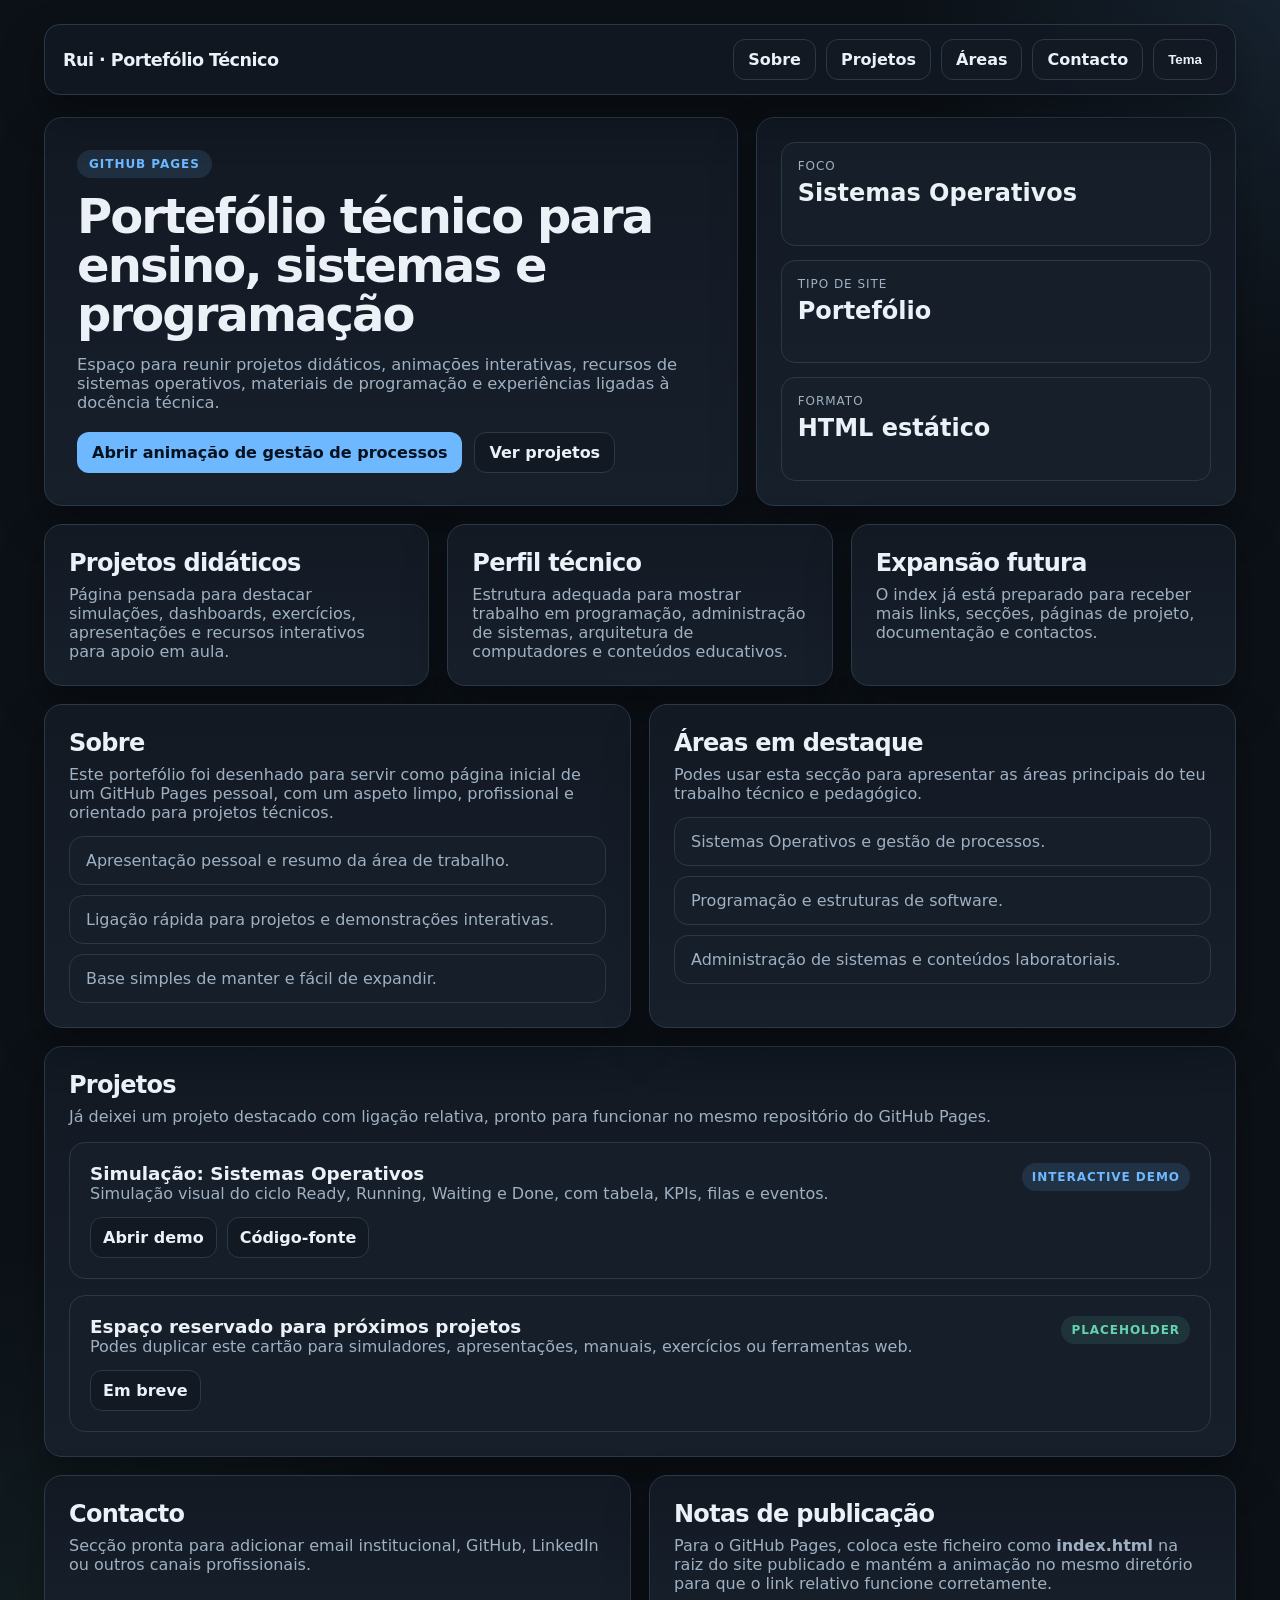
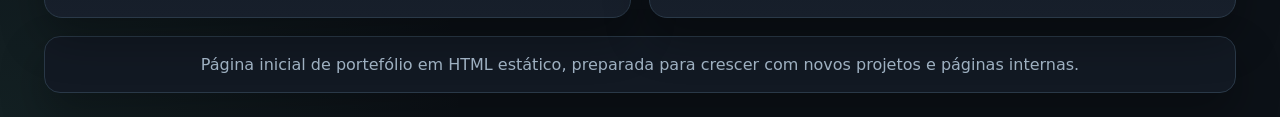
==== index.html @ 048d67e8 "Create index.html for technical portfolio Initial creation of a technical portfolio webpage with sec" ====
<!DOCTYPE html>
<html lang="pt-PT" data-theme="dark">
<head>
  <meta charset="UTF-8" />
  <meta name="viewport" content="width=device-width, initial-scale=1.0" />
  <title>Rui | Portefólio Técnico</title>
  <meta name="description" content="Portefólio técnico com projetos, animações didáticas e recursos de sistemas operativos, programação e ensino." />
  <style>
    :root, [data-theme="light"] {
      --bg: #f4f7fb;
      --surface: #ffffff;
      --surface-2: #f7f9fc;
      --border: #dbe4ee;
      --text: #16202a;
      --muted: #5f7182;
      --primary: #0b6ec5;
      --primary-soft: #d9ebff;
      --accent: #12836a;
      --accent-soft: #d9f5ee;
      --shadow: 0 16px 40px rgba(18, 35, 52, 0.08);
      --radius: 18px;
    }
    [data-theme="dark"] {
      --bg: #0c1117;
      --surface: #121923;
      --surface-2: #171f2b;
      --border: #2a3948;
      --text: #ebf1f7;
      --muted: #9eb0c1;
      --primary: #6db8ff;
      --primary-soft: rgba(109,184,255,.13);
      --accent: #66d2ae;
      --accent-soft: rgba(102,210,174,.12);
      --shadow: 0 20px 45px rgba(0, 0, 0, 0.3);
    }
    * { box-sizing: border-box; }
    html { scroll-behavior: smooth; }
    body {
      margin: 0;
      font-family: Inter, system-ui, -apple-system, Segoe UI, Roboto, sans-serif;
      background:
        radial-gradient(circle at top right, rgba(109,184,255,.10), transparent 18%),
        radial-gradient(circle at bottom left, rgba(102,210,174,.08), transparent 22%),
        var(--bg);
      color: var(--text);
    }
    a { color: inherit; text-decoration: none; }
    .wrap { max-width: 1240px; margin: 0 auto; padding: 24px; }
    .nav {
      position: sticky; top: 0; z-index: 50;
      display: flex; justify-content: space-between; align-items: center; gap: 16px;
      padding: 14px 18px; margin-bottom: 22px;
      background: color-mix(in oklab, var(--surface) 88%, transparent);
      border: 1px solid var(--border);
      border-radius: 16px; box-shadow: var(--shadow); backdrop-filter: blur(12px);
    }
    .brand { font-weight: 800; letter-spacing: -.03em; font-size: 1.1rem; }
    .nav-links { display: flex; gap: 10px; flex-wrap: wrap; }
    .nav-links a, .btn {
      padding: 10px 14px; border-radius: 12px; border: 1px solid var(--border);
      background: var(--surface); color: var(--text); font-weight: 600;
    }
    .btn.primary { background: var(--primary); color: #06111e; border-color: transparent; }
    .hero {
      display: grid; grid-template-columns: 1.3fr .9fr; gap: 18px; margin-bottom: 18px;
    }
    .card {
      background: linear-gradient(180deg, var(--surface), var(--surface-2));
      border: 1px solid var(--border); border-radius: var(--radius); box-shadow: var(--shadow);
    }
    .hero-main { padding: 32px; }
    .eyebrow {
      display: inline-flex; padding: 7px 12px; border-radius: 999px; font-size: 12px; font-weight: 800;
      text-transform: uppercase; letter-spacing: .08em; background: var(--primary-soft); color: var(--primary);
      margin-bottom: 14px;
    }
    h1 { margin: 0 0 12px; font-size: clamp(2rem, 1.4rem + 2vw, 3.5rem); letter-spacing: -.04em; line-height: 1.02; }
    .hero-main p { color: var(--muted); font-size: 1.02rem; max-width: 62ch; }
    .hero-actions { display: flex; gap: 12px; flex-wrap: wrap; margin-top: 20px; }
    .hero-side { padding: 24px; display: grid; gap: 14px; }
    .stat { padding: 16px; border-radius: 14px; border: 1px solid var(--border); background: color-mix(in oklab, var(--surface-2) 88%, transparent); }
    .stat .k { color: var(--muted); font-size: 12px; text-transform: uppercase; letter-spacing: .08em; }
    .stat .v { margin-top: 6px; font-size: 1.5rem; font-weight: 800; }
    .grid-3 { display: grid; grid-template-columns: repeat(3, minmax(0,1fr)); gap: 18px; margin: 18px 0; }
    .section { padding: 24px; }
    .section h2 { margin: 0 0 8px; font-size: 1.5rem; letter-spacing: -.03em; }
    .section p { margin: 0; color: var(--muted); }
    .project-list { display: grid; gap: 16px; }
    .project {
      padding: 20px; border: 1px solid var(--border); border-radius: 16px;
      background: color-mix(in oklab, var(--surface-2) 86%, transparent);
      display: grid; gap: 10px;
    }
    .project-top { display: flex; justify-content: space-between; align-items: start; gap: 12px; flex-wrap: wrap; }
    .badge { padding: 7px 10px; border-radius: 999px; font-size: 12px; font-weight: 800; text-transform: uppercase; letter-spacing: .08em; }
    .badge.blue { background: var(--primary-soft); color: var(--primary); }
    .badge.green { background: var(--accent-soft); color: var(--accent); }
    .project h3 { margin: 0; font-size: 1.15rem; }
    .project p { margin: 0; color: var(--muted); }
    .project-links { display: flex; gap: 10px; flex-wrap: wrap; margin-top: 4px; }
    .project-links a {
      padding: 10px 12px; border-radius: 12px; border: 1px solid var(--border);
      background: var(--surface);
      font-weight: 700;
    }
    .two-col { display: grid; grid-template-columns: 1fr 1fr; gap: 18px; margin-bottom: 18px; }
    ul.clean { list-style: none; margin: 14px 0 0; padding: 0; display: grid; gap: 10px; }
    ul.clean li {
      padding: 14px 16px; border: 1px solid var(--border); border-radius: 14px;
      background: color-mix(in oklab, var(--surface-2) 85%, transparent);
      color: var(--muted);
    }
    footer {
      padding: 18px 24px; color: var(--muted); text-align: center;
      border: 1px solid var(--border); border-radius: 16px; background: var(--surface);
      box-shadow: var(--shadow);
    }
    @media (max-width: 980px) {
      .hero, .two-col, .grid-3 { grid-template-columns: 1fr; }
      .nav { position: static; }
    }
    @media (max-width: 640px) {
      .wrap { padding: 14px; }
      .hero-main, .hero-side, .section { padding: 20px; }
    }
  </style>
</head>
<body>
  <div class="wrap">
    <nav class="nav">
      <div class="brand">Rui · Portefólio Técnico</div>
      <div class="nav-links">
        <a href="#sobre">Sobre</a>
        <a href="#projetos">Projetos</a>
        <a href="#areas">Áreas</a>
        <a href="#contacto">Contacto</a>
        <button class="btn" id="themeToggle" type="button">Tema</button>
      </div>
    </nav>

    <section class="hero">
      <article class="card hero-main">
        <div class="eyebrow">GitHub Pages</div>
        <h1>Portefólio técnico para ensino, sistemas e programação</h1>
        <p>Espaço para reunir projetos didáticos, animações interativas, recursos de sistemas operativos, materiais de programação e experiências ligadas à docência técnica.</p>
        <div class="hero-actions">
          <a class="btn primary" href="./animacao-gestao-processos.html">Abrir animação de gestão de processos</a>
          <a class="btn" href="#projetos">Ver projetos</a>
        </div>
      </article>
      <aside class="card hero-side">
        <div class="stat"><div class="k">Foco</div><div class="v">Sistemas Operativos</div></div>
        <div class="stat"><div class="k">Tipo de site</div><div class="v">Portefólio</div></div>
        <div class="stat"><div class="k">Formato</div><div class="v">HTML estático</div></div>
      </aside>
    </section>

    <section class="grid-3">
      <article class="card section">
        <h2>Projetos didáticos</h2>
        <p>Página pensada para destacar simulações, dashboards, exercícios, apresentações e recursos interativos para apoio em aula.</p>
      </article>
      <article class="card section">
        <h2>Perfil técnico</h2>
        <p>Estrutura adequada para mostrar trabalho em programação, administração de sistemas, arquitetura de computadores e conteúdos educativos.</p>
      </article>
      <article class="card section">
        <h2>Expansão futura</h2>
        <p>O index já está preparado para receber mais links, secções, páginas de projeto, documentação e contactos.</p>
      </article>
    </section>

    <section id="sobre" class="two-col">
      <article class="card section">
        <h2>Sobre</h2>
        <p>Este portefólio foi desenhado para servir como página inicial de um GitHub Pages pessoal, com um aspeto limpo, profissional e orientado para projetos técnicos.</p>
        <ul class="clean">
          <li>Apresentação pessoal e resumo da área de trabalho.</li>
          <li>Ligação rápida para projetos e demonstrações interativas.</li>
          <li>Base simples de manter e fácil de expandir.</li>
        </ul>
      </article>
      <article class="card section" id="areas">
        <h2>Áreas em destaque</h2>
        <p>Podes usar esta secção para apresentar as áreas principais do teu trabalho técnico e pedagógico.</p>
        <ul class="clean">
          <li>Sistemas Operativos e gestão de processos.</li>
          <li>Programação e estruturas de software.</li>
          <li>Administração de sistemas e conteúdos laboratoriais.</li>
        </ul>
      </article>
    </section>

    <section id="projetos" class="card section">
      <h2>Projetos</h2>
      <p>Já deixei um projeto destacado com ligação relativa, pronto para funcionar no mesmo repositório do GitHub Pages.</p>
      <div class="project-list" style="margin-top:16px;">
        <article class="project">
          <div class="project-top">
            <div>
              <h3>Simulação: Sistemas Operativos</h3>
              <p>Simulação visual do ciclo Ready, Running, Waiting e Done, com tabela, KPIs, filas e eventos.</p>
            </div>
            <span class="badge blue">Interactive demo</span>
          </div>
          <div class="project-links">
            <a href="./animacao-gestao-processos.html">Abrir demo</a>
            <a href="#">Código-fonte</a>
          </div>
        </article>

        <article class="project">
          <div class="project-top">
            <div>
              <h3>Espaço reservado para próximos projetos</h3>
              <p>Podes duplicar este cartão para simuladores, apresentações, manuais, exercícios ou ferramentas web.</p>
            </div>
            <span class="badge green">Placeholder</span>
          </div>
          <div class="project-links">
            <a href="#">Em breve</a>
          </div>
        </article>
      </div>
    </section>

    <section id="contacto" class="two-col" style="margin-top:18px;">
      <article class="card section">
        <h2>Contacto</h2>
        <p>Secção pronta para adicionar email institucional, GitHub, LinkedIn ou outros canais profissionais.</p>
      </article>
      <article class="card section">
        <h2>Notas de publicação</h2>
        <p>Para o GitHub Pages, coloca este ficheiro como <strong>index.html</strong> na raiz do site publicado e mantém a animação no mesmo diretório para que o link relativo funcione corretamente.</p>
      </article>
    </section>

    <footer>
      Página inicial de portefólio em HTML estático, preparada para crescer com novos projetos e páginas internas.
    </footer>
  </div>

  <script>
    const root = document.documentElement;
    document.getElementById('themeToggle').addEventListener('click', () => {
      root.setAttribute('data-theme', root.getAttribute('data-theme') === 'dark' ? 'light' : 'dark');
    });
  </script>
</body>
</html>
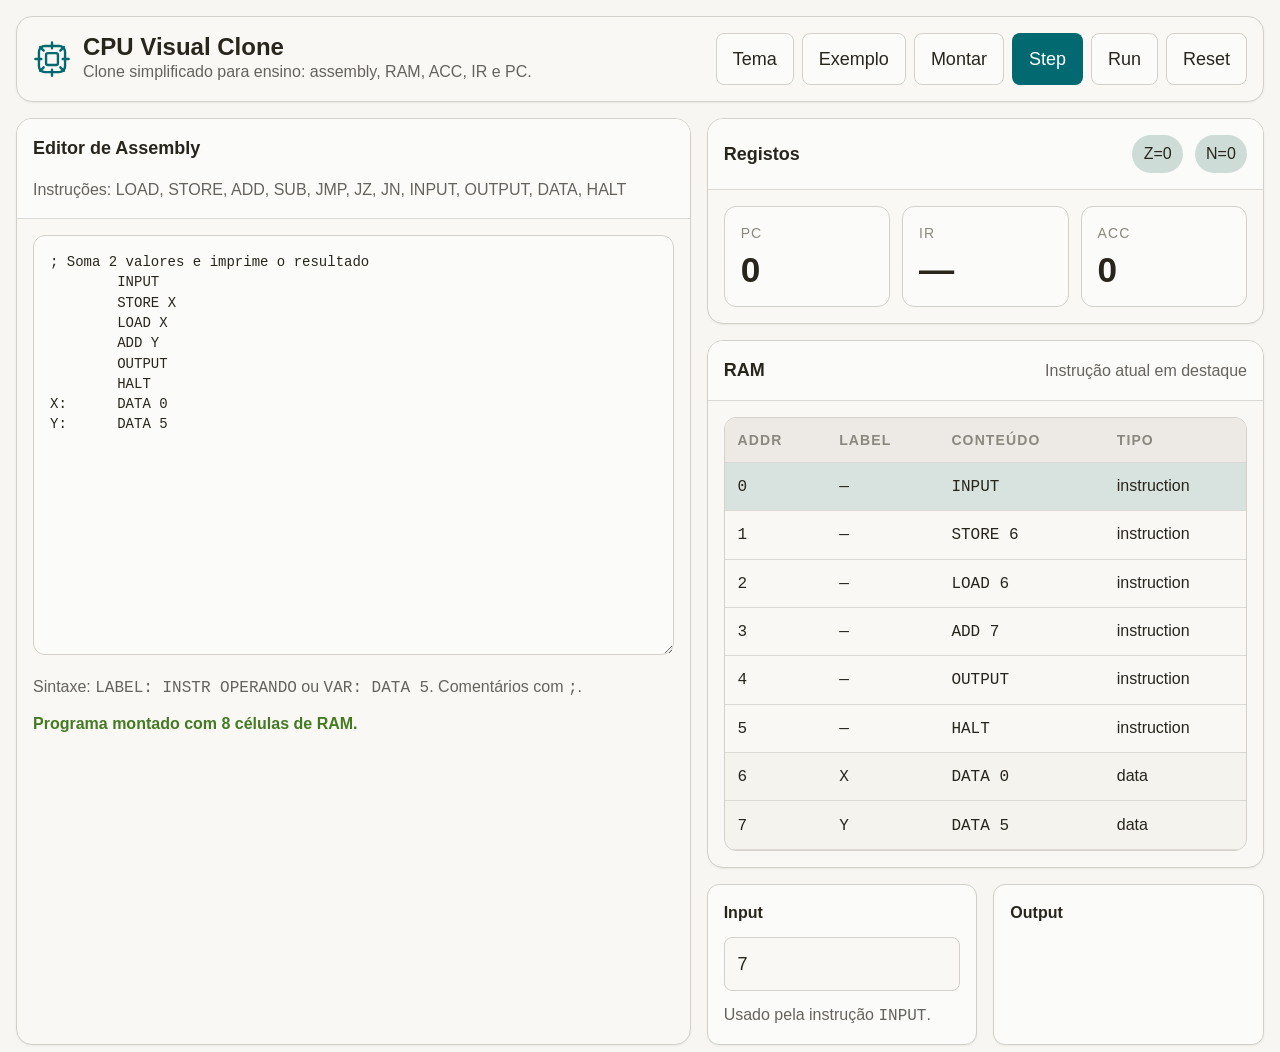
==== commit ba65f140: "Rename cpu-visual.html to index.html Making the CPU Visual simulator as index" ====
--- a/index.html
+++ b/index.html
@@ -1,250 +1,378 @@
 <!DOCTYPE html>
-<html lang="pt-PT" data-theme="dark">
+<html lang="pt" data-theme="light">
 <head>
   <meta charset="UTF-8" />
   <meta name="viewport" content="width=device-width, initial-scale=1.0" />
-  <title>Rui | Portefólio Técnico</title>
-  <meta name="description" content="Portefólio técnico com projetos, animações didáticas e recursos de sistemas operativos, programação e ensino." />
+  <title>cpu-visual-clone</title>
+  <link rel="preconnect" href="https://api.fontshare.com">
+  <link href="https://api.fontshare.com/v2/css?f[]=general-sans@400,500,600,700&display=swap" rel="stylesheet">
   <style>
     :root, [data-theme="light"] {
-      --bg: #f4f7fb;
-      --surface: #ffffff;
-      --surface-2: #f7f9fc;
-      --border: #dbe4ee;
-      --text: #16202a;
-      --muted: #5f7182;
-      --primary: #0b6ec5;
-      --primary-soft: #d9ebff;
-      --accent: #12836a;
-      --accent-soft: #d9f5ee;
-      --shadow: 0 16px 40px rgba(18, 35, 52, 0.08);
-      --radius: 18px;
+      --text-xs: clamp(0.75rem, 0.7rem + 0.25vw, 0.875rem);
+      --text-sm: clamp(0.875rem, 0.8rem + 0.35vw, 1rem);
+      --text-base: clamp(1rem, 0.95rem + 0.25vw, 1.125rem);
+      --text-lg: clamp(1.125rem, 1rem + 0.75vw, 1.5rem);
+      --text-xl: clamp(1.5rem, 1.2rem + 1.25vw, 2.25rem);
+      --space-1: 0.25rem; --space-2: 0.5rem; --space-3: 0.75rem; --space-4: 1rem;
+      --space-5: 1.25rem; --space-6: 1.5rem; --space-8: 2rem; --space-10: 2.5rem;
+      --space-12: 3rem; --space-16: 4rem;
+      --color-bg:#f7f6f2; --color-surface:#f9f8f5; --color-surface-2:#fbfbf9; --color-surface-offset:#edeae5;
+      --color-border:#d4d1ca; --color-divider:#dcd9d5; --color-text:#28251d; --color-text-muted:#66635e;
+      --color-text-faint:#8b887f; --color-primary:#01696f; --color-primary-hover:#0c4e54; --color-primary-highlight:#cedcd8;
+      --color-success:#437a22; --color-warning:#964219; --color-error:#a12c7b;
+      --radius-sm:0.375rem; --radius-md:0.5rem; --radius-lg:0.75rem; --radius-xl:1rem;
+      --shadow-sm:0 1px 2px rgba(0,0,0,.06); --shadow-md:0 6px 18px rgba(0,0,0,.08);
+      --font-body:'General Sans', Inter, sans-serif;
+      --font-display:'General Sans', Inter, sans-serif;
     }
     [data-theme="dark"] {
-      --bg: #0c1117;
-      --surface: #121923;
-      --surface-2: #171f2b;
-      --border: #2a3948;
-      --text: #ebf1f7;
-      --muted: #9eb0c1;
-      --primary: #6db8ff;
-      --primary-soft: rgba(109,184,255,.13);
-      --accent: #66d2ae;
-      --accent-soft: rgba(102,210,174,.12);
-      --shadow: 0 20px 45px rgba(0, 0, 0, 0.3);
-    }
-    * { box-sizing: border-box; }
-    html { scroll-behavior: smooth; }
-    body {
-      margin: 0;
-      font-family: Inter, system-ui, -apple-system, Segoe UI, Roboto, sans-serif;
-      background:
-        radial-gradient(circle at top right, rgba(109,184,255,.10), transparent 18%),
-        radial-gradient(circle at bottom left, rgba(102,210,174,.08), transparent 22%),
-        var(--bg);
-      color: var(--text);
-    }
-    a { color: inherit; text-decoration: none; }
-    .wrap { max-width: 1240px; margin: 0 auto; padding: 24px; }
-    .nav {
-      position: sticky; top: 0; z-index: 50;
-      display: flex; justify-content: space-between; align-items: center; gap: 16px;
-      padding: 14px 18px; margin-bottom: 22px;
-      background: color-mix(in oklab, var(--surface) 88%, transparent);
-      border: 1px solid var(--border);
-      border-radius: 16px; box-shadow: var(--shadow); backdrop-filter: blur(12px);
-    }
-    .brand { font-weight: 800; letter-spacing: -.03em; font-size: 1.1rem; }
-    .nav-links { display: flex; gap: 10px; flex-wrap: wrap; }
-    .nav-links a, .btn {
-      padding: 10px 14px; border-radius: 12px; border: 1px solid var(--border);
-      background: var(--surface); color: var(--text); font-weight: 600;
-    }
-    .btn.primary { background: var(--primary); color: #06111e; border-color: transparent; }
-    .hero {
-      display: grid; grid-template-columns: 1.3fr .9fr; gap: 18px; margin-bottom: 18px;
-    }
-    .card {
-      background: linear-gradient(180deg, var(--surface), var(--surface-2));
-      border: 1px solid var(--border); border-radius: var(--radius); box-shadow: var(--shadow);
-    }
-    .hero-main { padding: 32px; }
-    .eyebrow {
-      display: inline-flex; padding: 7px 12px; border-radius: 999px; font-size: 12px; font-weight: 800;
-      text-transform: uppercase; letter-spacing: .08em; background: var(--primary-soft); color: var(--primary);
-      margin-bottom: 14px;
-    }
-    h1 { margin: 0 0 12px; font-size: clamp(2rem, 1.4rem + 2vw, 3.5rem); letter-spacing: -.04em; line-height: 1.02; }
-    .hero-main p { color: var(--muted); font-size: 1.02rem; max-width: 62ch; }
-    .hero-actions { display: flex; gap: 12px; flex-wrap: wrap; margin-top: 20px; }
-    .hero-side { padding: 24px; display: grid; gap: 14px; }
-    .stat { padding: 16px; border-radius: 14px; border: 1px solid var(--border); background: color-mix(in oklab, var(--surface-2) 88%, transparent); }
-    .stat .k { color: var(--muted); font-size: 12px; text-transform: uppercase; letter-spacing: .08em; }
-    .stat .v { margin-top: 6px; font-size: 1.5rem; font-weight: 800; }
-    .grid-3 { display: grid; grid-template-columns: repeat(3, minmax(0,1fr)); gap: 18px; margin: 18px 0; }
-    .section { padding: 24px; }
-    .section h2 { margin: 0 0 8px; font-size: 1.5rem; letter-spacing: -.03em; }
-    .section p { margin: 0; color: var(--muted); }
-    .project-list { display: grid; gap: 16px; }
-    .project {
-      padding: 20px; border: 1px solid var(--border); border-radius: 16px;
-      background: color-mix(in oklab, var(--surface-2) 86%, transparent);
-      display: grid; gap: 10px;
-    }
-    .project-top { display: flex; justify-content: space-between; align-items: start; gap: 12px; flex-wrap: wrap; }
-    .badge { padding: 7px 10px; border-radius: 999px; font-size: 12px; font-weight: 800; text-transform: uppercase; letter-spacing: .08em; }
-    .badge.blue { background: var(--primary-soft); color: var(--primary); }
-    .badge.green { background: var(--accent-soft); color: var(--accent); }
-    .project h3 { margin: 0; font-size: 1.15rem; }
-    .project p { margin: 0; color: var(--muted); }
-    .project-links { display: flex; gap: 10px; flex-wrap: wrap; margin-top: 4px; }
-    .project-links a {
-      padding: 10px 12px; border-radius: 12px; border: 1px solid var(--border);
-      background: var(--surface);
-      font-weight: 700;
-    }
-    .two-col { display: grid; grid-template-columns: 1fr 1fr; gap: 18px; margin-bottom: 18px; }
-    ul.clean { list-style: none; margin: 14px 0 0; padding: 0; display: grid; gap: 10px; }
-    ul.clean li {
-      padding: 14px 16px; border: 1px solid var(--border); border-radius: 14px;
-      background: color-mix(in oklab, var(--surface-2) 85%, transparent);
-      color: var(--muted);
-    }
-    footer {
-      padding: 18px 24px; color: var(--muted); text-align: center;
-      border: 1px solid var(--border); border-radius: 16px; background: var(--surface);
-      box-shadow: var(--shadow);
-    }
-    @media (max-width: 980px) {
-      .hero, .two-col, .grid-3 { grid-template-columns: 1fr; }
-      .nav { position: static; }
-    }
-    @media (max-width: 640px) {
-      .wrap { padding: 14px; }
-      .hero-main, .hero-side, .section { padding: 20px; }
-    }
+      --color-bg:#171614; --color-surface:#1c1b19; --color-surface-2:#201f1d; --color-surface-offset:#2a2825;
+      --color-border:#393836; --color-divider:#262523; --color-text:#e3e1dc; --color-text-muted:#aaa69f;
+      --color-text-faint:#7a766d; --color-primary:#4f98a3; --color-primary-hover:#227f8b; --color-primary-highlight:#313b3b;
+      --color-success:#6daa45; --color-warning:#bb653b; --color-error:#d163a7;
+      --shadow-sm:0 1px 2px rgba(0,0,0,.2); --shadow-md:0 6px 18px rgba(0,0,0,.28);
+    }
+    *,*::before,*::after{box-sizing:border-box;margin:0;padding:0}
+    html{-webkit-font-smoothing:antialiased;scroll-behavior:smooth}
+    body{min-height:100dvh;font-family:var(--font-body);font-size:var(--text-base);line-height:1.5;background:var(--color-bg);color:var(--color-text)}
+    button,input,textarea,select{font:inherit;color:inherit}
+    button{cursor:pointer;border:none;background:none}
+    textarea{resize:vertical}
+    :focus-visible{outline:2px solid var(--color-primary);outline-offset:2px}
+    .app{max-width:1400px;margin:0 auto;padding:var(--space-4);display:grid;gap:var(--space-4)}
+    .topbar{display:flex;justify-content:space-between;align-items:center;gap:var(--space-4);padding:var(--space-4);background:var(--color-surface);border:1px solid var(--color-border);border-radius:var(--radius-xl);box-shadow:var(--shadow-sm);flex-wrap:wrap}
+    .brand{display:flex;align-items:center;gap:var(--space-3)}
+    .logo{width:38px;height:38px;color:var(--color-primary)}
+    .title h1{font-size:var(--text-lg);line-height:1.1}
+    .title p{font-size:var(--text-sm);color:var(--color-text-muted)}
+    .actions{display:flex;gap:var(--space-2);flex-wrap:wrap}
+    .btn{display:inline-flex;align-items:center;justify-content:center;gap:var(--space-2);padding:.72rem 1rem;border-radius:var(--radius-md);min-height:44px;border:1px solid transparent;background:var(--color-surface-2)}
+    .btn:hover{background:var(--color-surface-offset)}
+    .btn-primary{background:var(--color-primary);color:white}
+    .btn-primary:hover{background:var(--color-primary-hover)}
+    .btn-ghost{border-color:var(--color-border)}
+    .layout{display:grid;grid-template-columns:1.15fr .95fr;gap:var(--space-4)}
+    .panel{background:var(--color-surface);border:1px solid var(--color-border);border-radius:var(--radius-xl);box-shadow:var(--shadow-sm);overflow:hidden}
+    .panel-header{display:flex;justify-content:space-between;align-items:center;gap:var(--space-4);padding:var(--space-4);border-bottom:1px solid var(--color-divider);background:var(--color-surface-2);flex-wrap:wrap}
+    .panel-header h2{font-size:var(--text-base)}
+    .panel-body{padding:var(--space-4)}
+    .editor{width:100%;min-height:420px;padding:var(--space-4);border:1px solid var(--color-border);border-radius:var(--radius-lg);background:var(--color-surface-2);color:var(--color-text);font-family:ui-monospace,SFMono-Regular,Menlo,Monaco,Consolas,monospace;font-size:14px;line-height:1.45}
+    .helper{margin-top:var(--space-3);font-size:var(--text-sm);color:var(--color-text-muted)}
+    .rightcol{display:grid;gap:var(--space-4)}
+    .registers{display:grid;grid-template-columns:repeat(3,1fr);gap:var(--space-3)}
+    .reg{padding:var(--space-4);border-radius:var(--radius-lg);background:var(--color-surface-2);border:1px solid var(--color-border)}
+    .reg span{display:block;font-size:var(--text-xs);text-transform:uppercase;letter-spacing:.08em;color:var(--color-text-faint);margin-bottom:var(--space-2)}
+    .reg strong{font-size:var(--text-xl);line-height:1}
+    .status{display:flex;gap:var(--space-3);flex-wrap:wrap}
+    .pill{padding:.45rem .7rem;border-radius:999px;background:var(--color-primary-highlight);color:var(--color-text);font-size:var(--text-sm)}
+    .ram-wrap{max-height:520px;overflow:auto;border:1px solid var(--color-border);border-radius:var(--radius-lg)}
+    table{width:100%;border-collapse:collapse;font-size:var(--text-sm)}
+    th,td{padding:.7rem .8rem;border-bottom:1px solid var(--color-divider);vertical-align:top}
+    th{position:sticky;top:0;background:var(--color-surface-offset);text-align:left;font-size:var(--text-xs);text-transform:uppercase;letter-spacing:.08em;color:var(--color-text-faint)}
+    td code{font-family:ui-monospace,SFMono-Regular,Menlo,Monaco,Consolas,monospace}
+    tr.active{background:color-mix(in srgb, var(--color-primary-highlight) 75%, transparent)}
+    tr.data-row{background:color-mix(in srgb, var(--color-surface-offset) 45%, transparent)}
+    .io{display:grid;grid-template-columns:1fr 1fr;gap:var(--space-4)}
+    .box{padding:var(--space-4);border-radius:var(--radius-lg);background:var(--color-surface-2);border:1px solid var(--color-border);min-height:120px}
+    .box h3{font-size:var(--text-sm);margin-bottom:var(--space-3)}
+    .output{white-space:pre-wrap;font-family:ui-monospace,SFMono-Regular,Menlo,Monaco,Consolas,monospace}
+    .small{font-size:var(--text-sm);color:var(--color-text-muted)}
+    .error{color:var(--color-error);font-weight:600}
+    .ok{color:var(--color-success);font-weight:600}
+    @media (max-width: 980px){.layout{grid-template-columns:1fr}.registers{grid-template-columns:repeat(3,1fr)}}
+    @media (max-width: 640px){.app{padding:var(--space-3)}.registers,.io{grid-template-columns:1fr}.editor{min-height:300px}.reg strong{font-size:1.5rem}}
   </style>
 </head>
 <body>
-  <div class="wrap">
-    <nav class="nav">
-      <div class="brand">Rui · Portefólio Técnico</div>
-      <div class="nav-links">
-        <a href="#sobre">Sobre</a>
-        <a href="#projetos">Projetos</a>
-        <a href="#areas">Áreas</a>
-        <a href="#contacto">Contacto</a>
-        <button class="btn" id="themeToggle" type="button">Tema</button>
+  <main class="app">
+    <header class="topbar">
+      <div class="brand">
+        <svg class="logo" viewBox="0 0 64 64" fill="none" aria-label="CPU Visual Clone">
+          <rect x="10" y="10" width="44" height="44" rx="10" stroke="currentColor" stroke-width="4"/>
+          <rect x="22" y="22" width="20" height="20" rx="3" stroke="currentColor" stroke-width="4"/>
+          <path d="M32 4v10M32 50v10M4 32h10M50 32h10M12 12l6 6M46 46l6 6M52 12l-6 6M18 46l-6 6" stroke="currentColor" stroke-width="4" stroke-linecap="round"/>
+        </svg>
+        <div class="title">
+          <h1>CPU Visual Clone</h1>
+          <p>Clone simplificado para ensino: assembly, RAM, ACC, IR e PC.</p>
+        </div>
       </div>
-    </nav>
-
-    <section class="hero">
-      <article class="card hero-main">
-        <div class="eyebrow">GitHub Pages</div>
-        <h1>Portefólio técnico para ensino, sistemas e programação</h1>
-        <p>Espaço para reunir projetos didáticos, animações interativas, recursos de sistemas operativos, materiais de programação e experiências ligadas à docência técnica.</p>
-        <div class="hero-actions">
-          <a class="btn primary" href="./animacao-gestao-processos.html">Abrir animação de gestão de processos</a>
-          <a class="btn" href="#projetos">Ver projetos</a>
+      <div class="actions">
+        <button class="btn btn-ghost" id="themeBtn" aria-label="Alternar tema">Tema</button>
+        <button class="btn btn-ghost" id="loadExampleBtn">Exemplo</button>
+        <button class="btn btn-ghost" id="assembleBtn">Montar</button>
+        <button class="btn btn-primary" id="stepBtn">Step</button>
+        <button class="btn btn-ghost" id="runBtn">Run</button>
+        <button class="btn btn-ghost" id="resetBtn">Reset</button>
+      </div>
+    </header>
+
+    <section class="layout">
+      <article class="panel">
+        <div class="panel-header">
+          <h2>Editor de Assembly</h2>
+          <div class="small">Instruções: LOAD, STORE, ADD, SUB, JMP, JZ, JN, INPUT, OUTPUT, DATA, HALT</div>
+        </div>
+        <div class="panel-body">
+          <textarea id="editor" class="editor" spellcheck="false"></textarea>
+          <p class="helper">Sintaxe: <code>LABEL: INSTR OPERANDO</code> ou <code>VAR: DATA 5</code>. Comentários com <code>;</code>.</p>
+          <p id="message" class="helper"></p>
         </div>
       </article>
-      <aside class="card hero-side">
-        <div class="stat"><div class="k">Foco</div><div class="v">Sistemas Operativos</div></div>
-        <div class="stat"><div class="k">Tipo de site</div><div class="v">Portefólio</div></div>
-        <div class="stat"><div class="k">Formato</div><div class="v">HTML estático</div></div>
-      </aside>
-    </section>
-
-    <section class="grid-3">
-      <article class="card section">
-        <h2>Projetos didáticos</h2>
-        <p>Página pensada para destacar simulações, dashboards, exercícios, apresentações e recursos interativos para apoio em aula.</p>
-      </article>
-      <article class="card section">
-        <h2>Perfil técnico</h2>
-        <p>Estrutura adequada para mostrar trabalho em programação, administração de sistemas, arquitetura de computadores e conteúdos educativos.</p>
-      </article>
-      <article class="card section">
-        <h2>Expansão futura</h2>
-        <p>O index já está preparado para receber mais links, secções, páginas de projeto, documentação e contactos.</p>
-      </article>
-    </section>
-
-    <section id="sobre" class="two-col">
-      <article class="card section">
-        <h2>Sobre</h2>
-        <p>Este portefólio foi desenhado para servir como página inicial de um GitHub Pages pessoal, com um aspeto limpo, profissional e orientado para projetos técnicos.</p>
-        <ul class="clean">
-          <li>Apresentação pessoal e resumo da área de trabalho.</li>
-          <li>Ligação rápida para projetos e demonstrações interativas.</li>
-          <li>Base simples de manter e fácil de expandir.</li>
-        </ul>
-      </article>
-      <article class="card section" id="areas">
-        <h2>Áreas em destaque</h2>
-        <p>Podes usar esta secção para apresentar as áreas principais do teu trabalho técnico e pedagógico.</p>
-        <ul class="clean">
-          <li>Sistemas Operativos e gestão de processos.</li>
-          <li>Programação e estruturas de software.</li>
-          <li>Administração de sistemas e conteúdos laboratoriais.</li>
-        </ul>
-      </article>
-    </section>
-
-    <section id="projetos" class="card section">
-      <h2>Projetos</h2>
-      <p>Já deixei um projeto destacado com ligação relativa, pronto para funcionar no mesmo repositório do GitHub Pages.</p>
-      <div class="project-list" style="margin-top:16px;">
-        <article class="project">
-          <div class="project-top">
-            <div>
-              <h3>Simulação: Sistemas Operativos</h3>
-              <p>Simulação visual do ciclo Ready, Running, Waiting e Done, com tabela, KPIs, filas e eventos.</p>
+
+      <div class="rightcol">
+        <section class="panel">
+          <div class="panel-header"><h2>Registos</h2><div class="status"><span class="pill" id="flagZ">Z=0</span><span class="pill" id="flagN">N=0</span></div></div>
+          <div class="panel-body">
+            <div class="registers">
+              <div class="reg"><span>PC</span><strong id="pc">0</strong></div>
+              <div class="reg"><span>IR</span><strong id="ir">—</strong></div>
+              <div class="reg"><span>ACC</span><strong id="acc">0</strong></div>
             </div>
-            <span class="badge blue">Interactive demo</span>
           </div>
-          <div class="project-links">
-            <a href="./animacao-gestao-processos.html">Abrir demo</a>
-            <a href="#">Código-fonte</a>
+        </section>
+
+        <section class="panel">
+          <div class="panel-header"><h2>RAM</h2><div class="small">Instrução atual em destaque</div></div>
+          <div class="panel-body">
+            <div class="ram-wrap">
+              <table>
+                <thead><tr><th>Addr</th><th>Label</th><th>Conteúdo</th><th>Tipo</th></tr></thead>
+                <tbody id="ramBody"></tbody>
+              </table>
+            </div>
           </div>
-        </article>
-
-        <article class="project">
-          <div class="project-top">
-            <div>
-              <h3>Espaço reservado para próximos projetos</h3>
-              <p>Podes duplicar este cartão para simuladores, apresentações, manuais, exercícios ou ferramentas web.</p>
-            </div>
-            <span class="badge green">Placeholder</span>
+        </section>
+
+        <section class="io">
+          <div class="panel box">
+            <h3>Input</h3>
+            <input id="inputValue" type="number" value="7" style="width:100%;padding:.8rem;border:1px solid var(--color-border);border-radius:var(--radius-md);background:var(--color-surface);">
+            <p class="small" style="margin-top:var(--space-3)">Usado pela instrução <code>INPUT</code>.</p>
           </div>
-          <div class="project-links">
-            <a href="#">Em breve</a>
+          <div class="panel box">
+            <h3>Output</h3>
+            <div id="output" class="output"></div>
           </div>
-        </article>
+        </section>
       </div>
     </section>
-
-    <section id="contacto" class="two-col" style="margin-top:18px;">
-      <article class="card section">
-        <h2>Contacto</h2>
-        <p>Secção pronta para adicionar email institucional, GitHub, LinkedIn ou outros canais profissionais.</p>
-      </article>
-      <article class="card section">
-        <h2>Notas de publicação</h2>
-        <p>Para o GitHub Pages, coloca este ficheiro como <strong>index.html</strong> na raiz do site publicado e mantém a animação no mesmo diretório para que o link relativo funcione corretamente.</p>
-      </article>
-    </section>
-
-    <footer>
-      Página inicial de portefólio em HTML estático, preparada para crescer com novos projetos e páginas internas.
-    </footer>
-  </div>
+  </main>
 
   <script>
-    const root = document.documentElement;
-    document.getElementById('themeToggle').addEventListener('click', () => {
-      root.setAttribute('data-theme', root.getAttribute('data-theme') === 'dark' ? 'light' : 'dark');
-    });
+    const exampleProgram = `; Soma 2 valores e imprime o resultado
+        INPUT
+        STORE X
+        LOAD X
+        ADD Y
+        OUTPUT
+        HALT
+X:      DATA 0
+Y:      DATA 5`;
+
+    const editor = document.getElementById('editor');
+    const message = document.getElementById('message');
+    const ramBody = document.getElementById('ramBody');
+    const pcEl = document.getElementById('pc');
+    const irEl = document.getElementById('ir');
+    const accEl = document.getElementById('acc');
+    const flagZ = document.getElementById('flagZ');
+    const flagN = document.getElementById('flagN');
+    const outputEl = document.getElementById('output');
+    const inputValue = document.getElementById('inputValue');
+
+    let machine = null;
+    let runTimer = null;
+    let theme = matchMedia('(prefers-color-scheme: dark)').matches ? 'dark' : 'light';
+    document.documentElement.setAttribute('data-theme', theme);
+
+    function setMessage(text, type='') {
+      message.className = 'helper ' + type;
+      message.textContent = text;
+    }
+
+    function cleanLine(line) {
+      return line.split(';')[0].trim();
+    }
+
+    function parseProgram(source) {
+      const lines = source.split('\n');
+      const parsed = [];
+      const labels = new Map();
+      let address = 0;
+
+      for (const raw of lines) {
+        const line = cleanLine(raw);
+        if (!line) continue;
+        let label = '';
+        let rest = line;
+        const labelMatch = line.match(/^([A-Za-z_]\w*):\s*(.*)$/);
+        if (labelMatch) {
+          label = labelMatch[1];
+          rest = labelMatch[2].trim();
+          if (labels.has(label)) throw new Error(`Label duplicada: ${label}`);
+          labels.set(label, address);
+        }
+        if (!rest) throw new Error(`Endereço ${address}: falta instrução após label ${label}`);
+        const parts = rest.split(/\s+/);
+        const op = parts[0].toUpperCase();
+        const operand = parts.slice(1).join(' ');
+        parsed.push({ address, label, op, operand, raw: line });
+        address++;
+      }
+
+      const memory = parsed.map(item => {
+        const needsOperand = ['LOAD','STORE','ADD','SUB','JMP','JZ','JN'];
+        let resolvedOperand = null;
+        if (item.operand) {
+          if (/^-?\d+$/.test(item.operand)) resolvedOperand = Number(item.operand);
+          else if (labels.has(item.operand)) resolvedOperand = labels.get(item.operand);
+          else throw new Error(`Operando inválido em ${item.raw}`);
+        }
+        if (needsOperand.includes(item.op) && resolvedOperand === null) throw new Error(`Falta operando em ${item.raw}`);
+        if (item.op === 'DATA' && resolvedOperand === null) resolvedOperand = 0;
+        const valid = ['LOAD','STORE','ADD','SUB','JMP','JZ','JN','INPUT','OUTPUT','HALT','DATA'];
+        if (!valid.includes(item.op)) throw new Error(`Instrução inválida: ${item.op}`);
+        return {
+          address: item.address,
+          label: item.label,
+          type: item.op === 'DATA' ? 'data' : 'instruction',
+          op: item.op,
+          operand: resolvedOperand,
+          text: item.op === 'DATA' ? `DATA ${resolvedOperand}` : item.op + (resolvedOperand !== null ? ` ${resolvedOperand}` : '')
+        };
+      });
+
+      return { memory, labels };
+    }
+
+    function resetMachine(program) {
+      machine = {
+        memory: structuredClone(program.memory),
+        pc: 0,
+        ir: '—',
+        acc: 0,
+        z: 0,
+        n: 0,
+        halted: false,
+        output: []
+      };
+      render();
+    }
+
+    function updateFlags() {
+      machine.z = machine.acc === 0 ? 1 : 0;
+      machine.n = machine.acc < 0 ? 1 : 0;
+    }
+
+    function stepMachine() {
+      if (!machine || machine.halted) return;
+      const cell = machine.memory[machine.pc];
+      if (!cell) {
+        machine.halted = true;
+        setMessage('PC fora da RAM. Execução terminada.', 'error');
+        render();
+        return;
+      }
+      if (cell.type !== 'instruction') {
+        machine.halted = true;
+        setMessage(`PC apontou para um dado na RAM (${cell.address}).`, 'error');
+        render();
+        return;
+      }
+
+      machine.ir = cell.op + (cell.operand !== null ? ' ' + cell.operand : '');
+      const nextPc = machine.pc + 1;
+
+      switch (cell.op) {
+        case 'LOAD': machine.acc = Number(machine.memory[cell.operand]?.operand ?? 0); machine.pc = nextPc; break;
+        case 'STORE': machine.memory[cell.operand].operand = machine.acc; machine.memory[cell.operand].text = 'DATA ' + machine.acc; machine.pc = nextPc; break;
+        case 'ADD': machine.acc += Number(machine.memory[cell.operand]?.operand ?? 0); machine.pc = nextPc; break;
+        case 'SUB': machine.acc -= Number(machine.memory[cell.operand]?.operand ?? 0); machine.pc = nextPc; break;
+        case 'JMP': machine.pc = cell.operand; break;
+        case 'JZ': machine.pc = machine.acc === 0 ? cell.operand : nextPc; break;
+        case 'JN': machine.pc = machine.acc < 0 ? cell.operand : nextPc; break;
+        case 'INPUT': machine.acc = Number(inputValue.value || 0); machine.pc = nextPc; break;
+        case 'OUTPUT': machine.output.push(String(machine.acc)); machine.pc = nextPc; break;
+        case 'HALT': machine.halted = true; machine.pc = cell.address; break;
+      }
+      updateFlags();
+      render();
+      if (machine.halted) setMessage('Execução terminada com HALT.', 'ok');
+    }
+
+    function render() {
+      if (!machine) return;
+      pcEl.textContent = machine.pc;
+      irEl.textContent = machine.ir;
+      accEl.textContent = machine.acc;
+      flagZ.textContent = 'Z=' + machine.z;
+      flagN.textContent = 'N=' + machine.n;
+      outputEl.textContent = machine.output.join('\n');
+      ramBody.innerHTML = machine.memory.map(cell => `
+        <tr class="${machine.pc === cell.address && !machine.halted ? 'active' : ''} ${cell.type === 'data' ? 'data-row' : ''}">
+          <td><code>${cell.address}</code></td>
+          <td><code>${cell.label || '—'}</code></td>
+          <td><code>${cell.text}</code></td>
+          <td>${cell.type}</td>
+        </tr>`).join('');
+    }
+
+    function assembleAndReset() {
+      try {
+        const program = parseProgram(editor.value);
+        resetMachine(program);
+        setMessage(`Programa montado com ${program.memory.length} células de RAM.`, 'ok');
+      } catch (err) {
+        setMessage(err.message, 'error');
+      }
+    }
+
+    function stopRun() {
+      if (runTimer) {
+        clearInterval(runTimer);
+        runTimer = null;
+      }
+      document.getElementById('runBtn').textContent = 'Run';
+    }
+
+    document.getElementById('assembleBtn').addEventListener('click', () => {
+      stopRun();
+      assembleAndReset();
+    });
+    document.getElementById('stepBtn').addEventListener('click', () => {
+      if (!machine) assembleAndReset();
+      stepMachine();
+    });
+    document.getElementById('runBtn').addEventListener('click', (e) => {
+      if (!machine) assembleAndReset();
+      if (runTimer) {
+        stopRun();
+        return;
+      }
+      e.currentTarget.textContent = 'Stop';
+      runTimer = setInterval(() => {
+        if (!machine || machine.halted) { stopRun(); return; }
+        stepMachine();
+      }, 550);
+    });
+    document.getElementById('resetBtn').addEventListener('click', () => {
+      stopRun();
+      assembleAndReset();
+      outputEl.textContent = '';
+    });
+    document.getElementById('loadExampleBtn').addEventListener('click', () => {
+      editor.value = exampleProgram;
+      stopRun();
+      assembleAndReset();
+    });
+    document.getElementById('themeBtn').addEventListener('click', () => {
+      theme = theme === 'dark' ? 'light' : 'dark';
+      document.documentElement.setAttribute('data-theme', theme);
+    });
+
+    editor.value = exampleProgram;
+    assembleAndReset();
   </script>
 </body>
 </html>
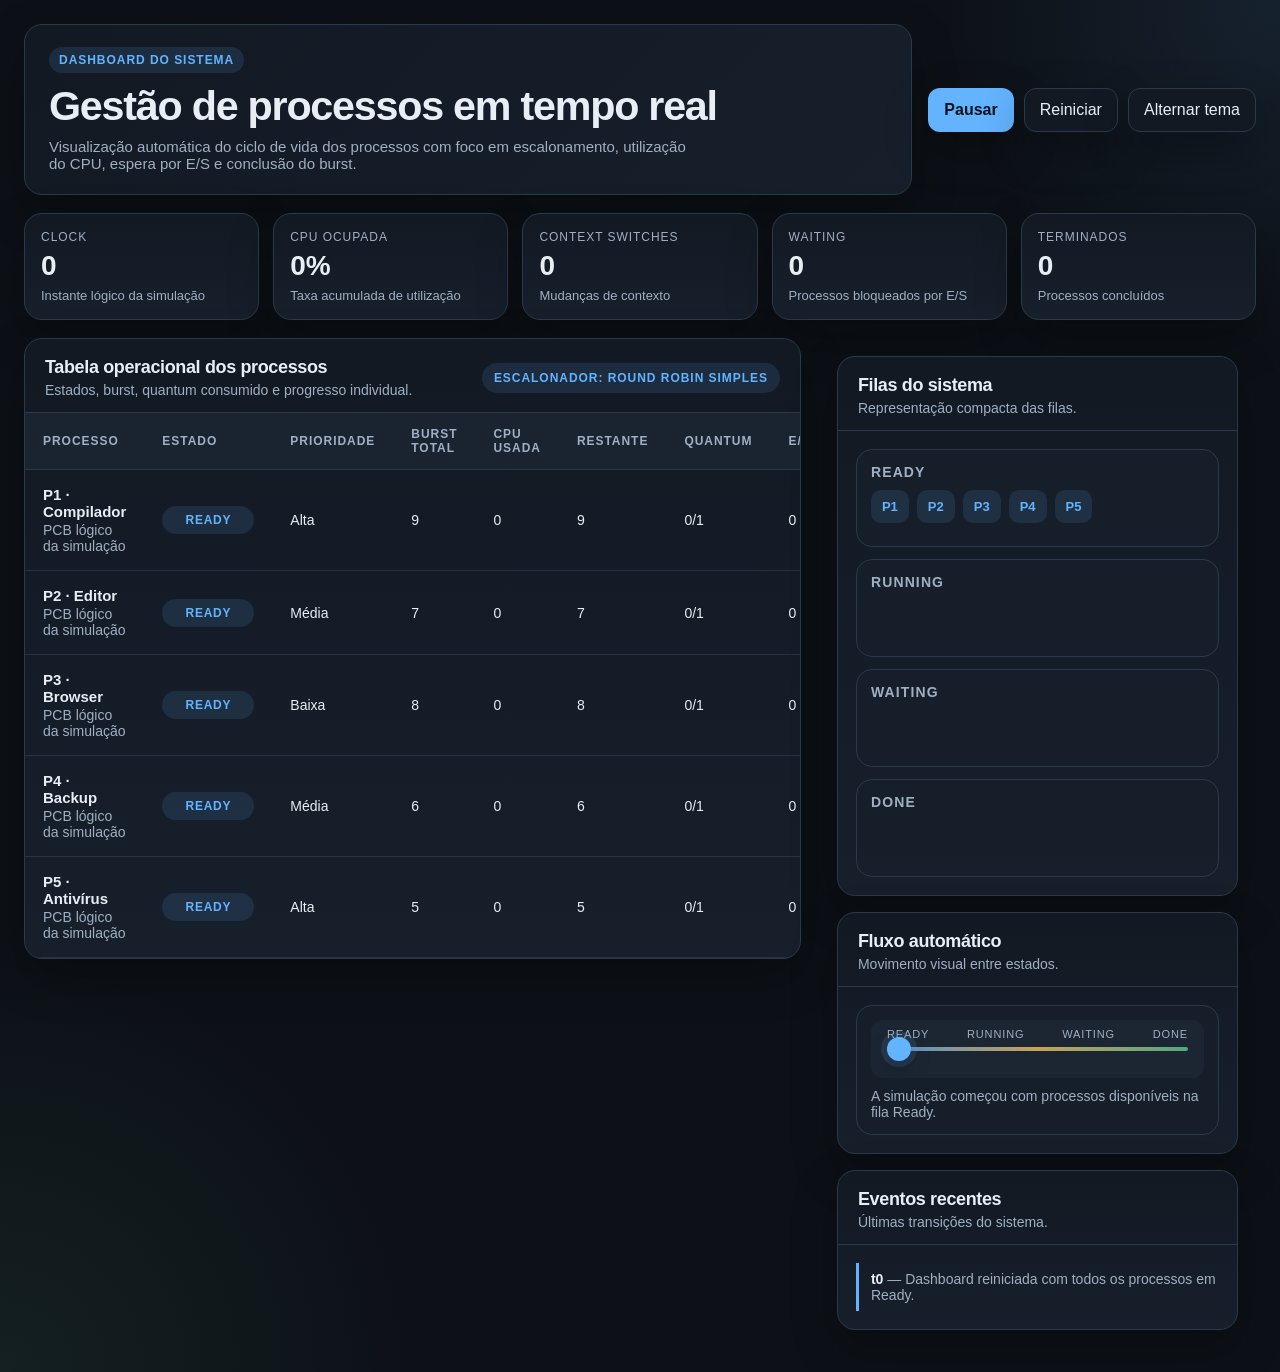
==== commit 9492fdca: "Rename animacao-gestao-processos.html to index.html putting the right annimation as index" ====
--- a/index.html
+++ b/index.html
@@ -1,378 +1,706 @@
 <!DOCTYPE html>
-<html lang="pt" data-theme="light">
+<html lang="pt-PT" data-theme="dark">
 <head>
   <meta charset="UTF-8" />
   <meta name="viewport" content="width=device-width, initial-scale=1.0" />
-  <title>cpu-visual-clone</title>
-  <link rel="preconnect" href="https://api.fontshare.com">
-  <link href="https://api.fontshare.com/v2/css?f[]=general-sans@400,500,600,700&display=swap" rel="stylesheet">
+  <title>Dashboard Gestão de Processos</title>
+  <link rel="preconnect" href="https://api.fontshare.com" />
+  <link href="https://api.fontshare.com/v2/css?f[]=satoshi@400,500,700&f[]=general-sans@500,600,700&display=swap" rel="stylesheet">
   <style>
     :root, [data-theme="light"] {
-      --text-xs: clamp(0.75rem, 0.7rem + 0.25vw, 0.875rem);
-      --text-sm: clamp(0.875rem, 0.8rem + 0.35vw, 1rem);
-      --text-base: clamp(1rem, 0.95rem + 0.25vw, 1.125rem);
-      --text-lg: clamp(1.125rem, 1rem + 0.75vw, 1.5rem);
-      --text-xl: clamp(1.5rem, 1.2rem + 1.25vw, 2.25rem);
-      --space-1: 0.25rem; --space-2: 0.5rem; --space-3: 0.75rem; --space-4: 1rem;
-      --space-5: 1.25rem; --space-6: 1.5rem; --space-8: 2rem; --space-10: 2.5rem;
-      --space-12: 3rem; --space-16: 4rem;
-      --color-bg:#f7f6f2; --color-surface:#f9f8f5; --color-surface-2:#fbfbf9; --color-surface-offset:#edeae5;
-      --color-border:#d4d1ca; --color-divider:#dcd9d5; --color-text:#28251d; --color-text-muted:#66635e;
-      --color-text-faint:#8b887f; --color-primary:#01696f; --color-primary-hover:#0c4e54; --color-primary-highlight:#cedcd8;
-      --color-success:#437a22; --color-warning:#964219; --color-error:#a12c7b;
-      --radius-sm:0.375rem; --radius-md:0.5rem; --radius-lg:0.75rem; --radius-xl:1rem;
-      --shadow-sm:0 1px 2px rgba(0,0,0,.06); --shadow-md:0 6px 18px rgba(0,0,0,.08);
-      --font-body:'General Sans', Inter, sans-serif;
-      --font-display:'General Sans', Inter, sans-serif;
+      --bg: #f4f6f8;
+      --panel: #ffffff;
+      --panel-2: #f7f9fb;
+      --panel-3: #eef3f7;
+      --border: #d9e2ea;
+      --text: #14202b;
+      --muted: #617181;
+      --primary: #0c6fb8;
+      --primary-soft: #dcecff;
+      --success: #238458;
+      --success-soft: #daf5e8;
+      --warning: #b87400;
+      --warning-soft: #fff0cc;
+      --danger: #aa3259;
+      --danger-soft: #f8d8e3;
+      --shadow: 0 18px 45px rgba(17, 35, 52, 0.08);
     }
     [data-theme="dark"] {
-      --color-bg:#171614; --color-surface:#1c1b19; --color-surface-2:#201f1d; --color-surface-offset:#2a2825;
-      --color-border:#393836; --color-divider:#262523; --color-text:#e3e1dc; --color-text-muted:#aaa69f;
-      --color-text-faint:#7a766d; --color-primary:#4f98a3; --color-primary-hover:#227f8b; --color-primary-highlight:#313b3b;
-      --color-success:#6daa45; --color-warning:#bb653b; --color-error:#d163a7;
-      --shadow-sm:0 1px 2px rgba(0,0,0,.2); --shadow-md:0 6px 18px rgba(0,0,0,.28);
-    }
-    *,*::before,*::after{box-sizing:border-box;margin:0;padding:0}
-    html{-webkit-font-smoothing:antialiased;scroll-behavior:smooth}
-    body{min-height:100dvh;font-family:var(--font-body);font-size:var(--text-base);line-height:1.5;background:var(--color-bg);color:var(--color-text)}
-    button,input,textarea,select{font:inherit;color:inherit}
-    button{cursor:pointer;border:none;background:none}
-    textarea{resize:vertical}
-    :focus-visible{outline:2px solid var(--color-primary);outline-offset:2px}
-    .app{max-width:1400px;margin:0 auto;padding:var(--space-4);display:grid;gap:var(--space-4)}
-    .topbar{display:flex;justify-content:space-between;align-items:center;gap:var(--space-4);padding:var(--space-4);background:var(--color-surface);border:1px solid var(--color-border);border-radius:var(--radius-xl);box-shadow:var(--shadow-sm);flex-wrap:wrap}
-    .brand{display:flex;align-items:center;gap:var(--space-3)}
-    .logo{width:38px;height:38px;color:var(--color-primary)}
-    .title h1{font-size:var(--text-lg);line-height:1.1}
-    .title p{font-size:var(--text-sm);color:var(--color-text-muted)}
-    .actions{display:flex;gap:var(--space-2);flex-wrap:wrap}
-    .btn{display:inline-flex;align-items:center;justify-content:center;gap:var(--space-2);padding:.72rem 1rem;border-radius:var(--radius-md);min-height:44px;border:1px solid transparent;background:var(--color-surface-2)}
-    .btn:hover{background:var(--color-surface-offset)}
-    .btn-primary{background:var(--color-primary);color:white}
-    .btn-primary:hover{background:var(--color-primary-hover)}
-    .btn-ghost{border-color:var(--color-border)}
-    .layout{display:grid;grid-template-columns:1.15fr .95fr;gap:var(--space-4)}
-    .panel{background:var(--color-surface);border:1px solid var(--color-border);border-radius:var(--radius-xl);box-shadow:var(--shadow-sm);overflow:hidden}
-    .panel-header{display:flex;justify-content:space-between;align-items:center;gap:var(--space-4);padding:var(--space-4);border-bottom:1px solid var(--color-divider);background:var(--color-surface-2);flex-wrap:wrap}
-    .panel-header h2{font-size:var(--text-base)}
-    .panel-body{padding:var(--space-4)}
-    .editor{width:100%;min-height:420px;padding:var(--space-4);border:1px solid var(--color-border);border-radius:var(--radius-lg);background:var(--color-surface-2);color:var(--color-text);font-family:ui-monospace,SFMono-Regular,Menlo,Monaco,Consolas,monospace;font-size:14px;line-height:1.45}
-    .helper{margin-top:var(--space-3);font-size:var(--text-sm);color:var(--color-text-muted)}
-    .rightcol{display:grid;gap:var(--space-4)}
-    .registers{display:grid;grid-template-columns:repeat(3,1fr);gap:var(--space-3)}
-    .reg{padding:var(--space-4);border-radius:var(--radius-lg);background:var(--color-surface-2);border:1px solid var(--color-border)}
-    .reg span{display:block;font-size:var(--text-xs);text-transform:uppercase;letter-spacing:.08em;color:var(--color-text-faint);margin-bottom:var(--space-2)}
-    .reg strong{font-size:var(--text-xl);line-height:1}
-    .status{display:flex;gap:var(--space-3);flex-wrap:wrap}
-    .pill{padding:.45rem .7rem;border-radius:999px;background:var(--color-primary-highlight);color:var(--color-text);font-size:var(--text-sm)}
-    .ram-wrap{max-height:520px;overflow:auto;border:1px solid var(--color-border);border-radius:var(--radius-lg)}
-    table{width:100%;border-collapse:collapse;font-size:var(--text-sm)}
-    th,td{padding:.7rem .8rem;border-bottom:1px solid var(--color-divider);vertical-align:top}
-    th{position:sticky;top:0;background:var(--color-surface-offset);text-align:left;font-size:var(--text-xs);text-transform:uppercase;letter-spacing:.08em;color:var(--color-text-faint)}
-    td code{font-family:ui-monospace,SFMono-Regular,Menlo,Monaco,Consolas,monospace}
-    tr.active{background:color-mix(in srgb, var(--color-primary-highlight) 75%, transparent)}
-    tr.data-row{background:color-mix(in srgb, var(--color-surface-offset) 45%, transparent)}
-    .io{display:grid;grid-template-columns:1fr 1fr;gap:var(--space-4)}
-    .box{padding:var(--space-4);border-radius:var(--radius-lg);background:var(--color-surface-2);border:1px solid var(--color-border);min-height:120px}
-    .box h3{font-size:var(--text-sm);margin-bottom:var(--space-3)}
-    .output{white-space:pre-wrap;font-family:ui-monospace,SFMono-Regular,Menlo,Monaco,Consolas,monospace}
-    .small{font-size:var(--text-sm);color:var(--color-text-muted)}
-    .error{color:var(--color-error);font-weight:600}
-    .ok{color:var(--color-success);font-weight:600}
-    @media (max-width: 980px){.layout{grid-template-columns:1fr}.registers{grid-template-columns:repeat(3,1fr)}}
-    @media (max-width: 640px){.app{padding:var(--space-3)}.registers,.io{grid-template-columns:1fr}.editor{min-height:300px}.reg strong{font-size:1.5rem}}
+      --bg: #0d1117;
+      --panel: #121923;
+      --panel-2: #171f2b;
+      --panel-3: #1d2735;
+      --border: #2b3a4a;
+      --text: #e9eef5;
+      --muted: #9fb0c3;
+      --primary: #63b3ff;
+      --primary-soft: rgba(99,179,255,.12);
+      --success: #66d19e;
+      --success-soft: rgba(102,209,158,.12);
+      --warning: #ffca68;
+      --warning-soft: rgba(255,202,104,.12);
+      --danger: #f58ab1;
+      --danger-soft: rgba(245,138,177,.12);
+      --shadow: 0 18px 45px rgba(0, 0, 0, 0.32);
+    }
+    * { box-sizing: border-box; }
+    html, body { margin: 0; }
+    body {
+      min-height: 100vh;
+      font-family: 'Satoshi', Inter, sans-serif;
+      color: var(--text);
+      background:
+        radial-gradient(circle at top right, rgba(99,179,255,.10), transparent 18%),
+        radial-gradient(circle at bottom left, rgba(102,209,158,.08), transparent 22%),
+        var(--bg);
+    }
+    button { font: inherit; cursor: pointer; }
+    .app {
+      max-width: 1440px;
+      margin: 0 auto;
+      padding: 24px;
+      display: grid;
+      gap: 18px;
+    }
+    .topbar {
+      display: grid;
+      grid-template-columns: 1.4fr auto;
+      gap: 16px;
+      align-items: center;
+    }
+    .hero {
+      background: linear-gradient(135deg, var(--panel), var(--panel-2));
+      border: 1px solid var(--border);
+      border-radius: 18px;
+      padding: 22px 24px;
+      box-shadow: var(--shadow);
+    }
+    .eyebrow {
+      display: inline-flex;
+      align-items: center;
+      gap: 8px;
+      padding: 6px 10px;
+      border-radius: 999px;
+      background: var(--primary-soft);
+      color: var(--primary);
+      font-size: 12px;
+      font-weight: 700;
+      text-transform: uppercase;
+      letter-spacing: .08em;
+      margin-bottom: 10px;
+    }
+    h1 {
+      margin: 0 0 8px;
+      font-family: 'General Sans', 'Satoshi', sans-serif;
+      font-size: clamp(1.8rem, 1.3rem + 1.6vw, 2.8rem);
+      letter-spacing: -.03em;
+    }
+    .hero p {
+      margin: 0;
+      color: var(--muted);
+      max-width: 78ch;
+      font-size: 15px;
+    }
+    .actions {
+      display: flex;
+      gap: 10px;
+      flex-wrap: wrap;
+      justify-content: flex-end;
+    }
+    .btn {
+      min-height: 44px;
+      padding: 0 15px;
+      border-radius: 12px;
+      border: 1px solid var(--border);
+      background: var(--panel);
+      color: var(--text);
+      box-shadow: var(--shadow);
+    }
+    .btn.primary {
+      background: var(--primary);
+      color: #07111c;
+      border-color: transparent;
+      font-weight: 700;
+    }
+    .kpis {
+      display: grid;
+      grid-template-columns: repeat(5, minmax(0, 1fr));
+      gap: 14px;
+    }
+    .kpi {
+      background: linear-gradient(180deg, var(--panel), var(--panel-2));
+      border: 1px solid var(--border);
+      border-radius: 18px;
+      padding: 16px;
+      box-shadow: var(--shadow);
+    }
+    .kpi .label {
+      font-size: 12px;
+      color: var(--muted);
+      text-transform: uppercase;
+      letter-spacing: .08em;
+      margin-bottom: 8px;
+    }
+    .kpi .value {
+      font-size: 28px;
+      font-weight: 700;
+      font-variant-numeric: tabular-nums;
+      line-height: 1;
+    }
+    .kpi .sub {
+      margin-top: 8px;
+      color: var(--muted);
+      font-size: 13px;
+    }
+    .main {
+      display: grid;
+      grid-template-columns: minmax(0, 1.6fr) minmax(320px, .9fr);
+      gap: 18px;
+      align-items: start;
+    }
+    .card {
+      background: linear-gradient(180deg, var(--panel), var(--panel-2));
+      border: 1px solid var(--border);
+      border-radius: 18px;
+      box-shadow: var(--shadow);
+      overflow: hidden;
+    }
+    .card-head {
+      padding: 18px 20px 14px;
+      border-bottom: 1px solid var(--border);
+      display: flex;
+      justify-content: space-between;
+      gap: 12px;
+      align-items: center;
+      flex-wrap: wrap;
+    }
+    .card-head h2 {
+      margin: 0;
+      font-family: 'General Sans', 'Satoshi', sans-serif;
+      font-size: 18px;
+      letter-spacing: -.02em;
+    }
+    .card-head p {
+      margin: 4px 0 0;
+      color: var(--muted);
+      font-size: 14px;
+    }
+    .status-pill {
+      padding: 8px 12px;
+      border-radius: 999px;
+      font-size: 12px;
+      font-weight: 700;
+      background: var(--primary-soft);
+      color: var(--primary);
+      text-transform: uppercase;
+      letter-spacing: .08em;
+    }
+    .table-wrap {
+      overflow: auto;
+    }
+    table {
+      width: 100%;
+      border-collapse: collapse;
+      min-width: 920px;
+    }
+    thead th {
+      text-align: left;
+      font-size: 12px;
+      color: var(--muted);
+      text-transform: uppercase;
+      letter-spacing: .08em;
+      padding: 14px 18px;
+      background: color-mix(in oklab, var(--panel-3) 80%, transparent);
+      border-bottom: 1px solid var(--border);
+      position: sticky;
+      top: 0;
+      z-index: 1;
+    }
+    tbody td {
+      padding: 16px 18px;
+      border-bottom: 1px solid color-mix(in oklab, var(--border) 75%, transparent);
+      font-size: 14px;
+      vertical-align: middle;
+    }
+    tbody tr { transition: background .22s ease, transform .22s ease; }
+    tbody tr:hover { background: color-mix(in oklab, var(--panel-3) 70%, transparent); }
+    tbody tr.active-row {
+      background: color-mix(in oklab, var(--primary-soft) 80%, transparent);
+      box-shadow: inset 3px 0 0 var(--primary);
+    }
+    .proc {
+      display: grid;
+      gap: 2px;
+    }
+    .proc strong { font-size: 15px; }
+    .muted { color: var(--muted); }
+    .tag {
+      display: inline-flex;
+      align-items: center;
+      justify-content: center;
+      min-width: 92px;
+      padding: 7px 10px;
+      border-radius: 999px;
+      font-size: 12px;
+      font-weight: 700;
+      text-transform: uppercase;
+      letter-spacing: .06em;
+    }
+    .ready { background: var(--primary-soft); color: var(--primary); }
+    .running { background: rgba(99,179,255,.18); color: var(--primary); }
+    .waiting { background: var(--warning-soft); color: var(--warning); }
+    .done { background: var(--success-soft); color: var(--success); }
+    .bar {
+      position: relative;
+      height: 10px;
+      border-radius: 999px;
+      background: color-mix(in oklab, var(--panel-3) 85%, transparent);
+      overflow: hidden;
+      min-width: 120px;
+    }
+    .bar > span {
+      position: absolute;
+      inset: 0 auto 0 0;
+      width: var(--w);
+      border-radius: inherit;
+      background: linear-gradient(90deg, var(--primary), color-mix(in oklab, var(--primary) 55%, white 8%));
+      transition: width .5s cubic-bezier(.16,1,.3,1);
+    }
+    .mini {
+      display: grid;
+      gap: 16px;
+      padding: 18px;
+    }
+    .queue-grid {
+      display: grid;
+      gap: 12px;
+    }
+    .queue-box {
+      border: 1px solid var(--border);
+      border-radius: 16px;
+      background: color-mix(in oklab, var(--panel-2) 85%, transparent);
+      padding: 14px;
+    }
+    .queue-box h3 {
+      margin: 0 0 10px;
+      font-size: 14px;
+      text-transform: uppercase;
+      letter-spacing: .08em;
+      color: var(--muted);
+    }
+    .queue-list {
+      display: flex;
+      flex-wrap: wrap;
+      gap: 8px;
+      min-height: 42px;
+      align-items: flex-start;
+    }
+    .pill {
+      display: inline-flex;
+      align-items: center;
+      gap: 8px;
+      padding: 8px 10px;
+      border-radius: 10px;
+      font-size: 13px;
+      font-weight: 700;
+      border: 1px solid var(--border);
+      background: var(--panel);
+      transition: transform .35s cubic-bezier(.16,1,.3,1), background .25s ease;
+    }
+    .pill.ready { background: var(--primary-soft); border-color: transparent; }
+    .pill.running { background: rgba(99,179,255,.18); border-color: transparent; }
+    .pill.waiting { background: var(--warning-soft); border-color: transparent; }
+    .pill.done { background: var(--success-soft); border-color: transparent; }
+    .timeline {
+      display: grid;
+      gap: 10px;
+      max-height: 260px;
+      overflow: auto;
+    }
+    .timeline-item {
+      border-left: 3px solid var(--primary);
+      padding: 8px 0 8px 12px;
+      font-size: 14px;
+      color: var(--muted);
+      animation: slideIn .35s ease;
+    }
+    .timeline-item strong { color: var(--text); }
+    .flow {
+      border: 1px solid var(--border);
+      border-radius: 16px;
+      background: color-mix(in oklab, var(--panel-2) 90%, transparent);
+      padding: 14px;
+      display: grid;
+      gap: 10px;
+    }
+    .rail {
+      position: relative;
+      height: 58px;
+      border-radius: 12px;
+      background: color-mix(in oklab, var(--panel-3) 90%, transparent);
+      overflow: hidden;
+    }
+    .rail-track {
+      position: absolute;
+      inset: 50% 16px auto 16px;
+      height: 4px;
+      transform: translateY(-50%);
+      border-radius: 999px;
+      background: linear-gradient(90deg, var(--primary), var(--warning), var(--success));
+      opacity: .75;
+    }
+    .rail-steps {
+      position: absolute;
+      inset: 8px 16px auto 16px;
+      display: flex;
+      justify-content: space-between;
+      font-size: 11px;
+      letter-spacing: .08em;
+      text-transform: uppercase;
+      color: var(--muted);
+    }
+    .token {
+      position: absolute;
+      top: 50%;
+      left: 16px;
+      transform: translateY(-50%);
+      width: 24px;
+      height: 24px;
+      border-radius: 50%;
+      background: var(--primary);
+      box-shadow: 0 0 0 6px rgba(99,179,255,.12), 0 10px 20px rgba(0,0,0,.25);
+      transition: left .6s cubic-bezier(.16,1,.3,1), background .3s ease;
+    }
+    .token.waiting { background: var(--warning); box-shadow: 0 0 0 6px rgba(255,202,104,.12), 0 10px 20px rgba(0,0,0,.25); }
+    .token.done { background: var(--success); box-shadow: 0 0 0 6px rgba(102,209,158,.12), 0 10px 20px rgba(0,0,0,.25); }
+    .flow-caption {
+      font-size: 14px;
+      color: var(--muted);
+    }
+    @keyframes slideIn {
+      from { opacity: 0; transform: translateY(8px); }
+      to { opacity: 1; transform: translateY(0); }
+    }
+    @media (max-width: 1180px) {
+      .kpis { grid-template-columns: repeat(3, minmax(0, 1fr)); }
+      .main { grid-template-columns: 1fr; }
+    }
+    @media (max-width: 760px) {
+      .app { padding: 14px; }
+      .topbar { grid-template-columns: 1fr; }
+      .actions { justify-content: flex-start; }
+      .kpis { grid-template-columns: repeat(2, minmax(0, 1fr)); }
+    }
+    @media (max-width: 560px) {
+      .kpis { grid-template-columns: 1fr; }
+    }
   </style>
 </head>
 <body>
   <main class="app">
-    <header class="topbar">
-      <div class="brand">
-        <svg class="logo" viewBox="0 0 64 64" fill="none" aria-label="CPU Visual Clone">
-          <rect x="10" y="10" width="44" height="44" rx="10" stroke="currentColor" stroke-width="4"/>
-          <rect x="22" y="22" width="20" height="20" rx="3" stroke="currentColor" stroke-width="4"/>
-          <path d="M32 4v10M32 50v10M4 32h10M50 32h10M12 12l6 6M46 46l6 6M52 12l-6 6M18 46l-6 6" stroke="currentColor" stroke-width="4" stroke-linecap="round"/>
-        </svg>
-        <div class="title">
-          <h1>CPU Visual Clone</h1>
-          <p>Clone simplificado para ensino: assembly, RAM, ACC, IR e PC.</p>
-        </div>
+    <section class="topbar">
+      <div class="hero">
+        <div class="eyebrow">Dashboard do sistema</div>
+        <h1>Gestão de processos em tempo real</h1>
+        <p>Visualização automática do ciclo de vida dos processos com foco em escalonamento, utilização do CPU, espera por E/S e conclusão do burst.</p>
       </div>
       <div class="actions">
-        <button class="btn btn-ghost" id="themeBtn" aria-label="Alternar tema">Tema</button>
-        <button class="btn btn-ghost" id="loadExampleBtn">Exemplo</button>
-        <button class="btn btn-ghost" id="assembleBtn">Montar</button>
-        <button class="btn btn-primary" id="stepBtn">Step</button>
-        <button class="btn btn-ghost" id="runBtn">Run</button>
-        <button class="btn btn-ghost" id="resetBtn">Reset</button>
+        <button class="btn primary" id="toggleBtn">Pausar</button>
+        <button class="btn" id="resetBtn">Reiniciar</button>
+        <button class="btn" data-theme-toggle>Alternar tema</button>
       </div>
-    </header>
-
-    <section class="layout">
-      <article class="panel">
-        <div class="panel-header">
-          <h2>Editor de Assembly</h2>
-          <div class="small">Instruções: LOAD, STORE, ADD, SUB, JMP, JZ, JN, INPUT, OUTPUT, DATA, HALT</div>
+    </section>
+
+    <section class="kpis">
+      <article class="kpi"><div class="label">Clock</div><div class="value" id="tickValue">0</div><div class="sub">Instante lógico da simulação</div></article>
+      <article class="kpi"><div class="label">CPU ocupada</div><div class="value" id="cpuValue">0%</div><div class="sub">Taxa acumulada de utilização</div></article>
+      <article class="kpi"><div class="label">Context switches</div><div class="value" id="switchValue">0</div><div class="sub">Mudanças de contexto</div></article>
+      <article class="kpi"><div class="label">Waiting</div><div class="value" id="waitingValue">0</div><div class="sub">Processos bloqueados por E/S</div></article>
+      <article class="kpi"><div class="label">Terminados</div><div class="value" id="doneValue">0</div><div class="sub">Processos concluídos</div></article>
+    </section>
+
+    <section class="main">
+      <article class="card">
+        <div class="card-head">
+          <div>
+            <h2>Tabela operacional dos processos</h2>
+            <p>Estados, burst, quantum consumido e progresso individual.</p>
+          </div>
+          <div class="status-pill" id="schedulerInfo">Escalonador: Round Robin simples</div>
         </div>
-        <div class="panel-body">
-          <textarea id="editor" class="editor" spellcheck="false"></textarea>
-          <p class="helper">Sintaxe: <code>LABEL: INSTR OPERANDO</code> ou <code>VAR: DATA 5</code>. Comentários com <code>;</code>.</p>
-          <p id="message" class="helper"></p>
+        <div class="table-wrap">
+          <table>
+            <thead>
+              <tr>
+                <th>Processo</th>
+                <th>Estado</th>
+                <th>Prioridade</th>
+                <th>Burst total</th>
+                <th>CPU usada</th>
+                <th>Restante</th>
+                <th>Quantum</th>
+                <th>E/S</th>
+                <th>Progresso</th>
+              </tr>
+            </thead>
+            <tbody id="procTable"></tbody>
+          </table>
         </div>
       </article>
 
-      <div class="rightcol">
-        <section class="panel">
-          <div class="panel-header"><h2>Registos</h2><div class="status"><span class="pill" id="flagZ">Z=0</span><span class="pill" id="flagN">N=0</span></div></div>
-          <div class="panel-body">
-            <div class="registers">
-              <div class="reg"><span>PC</span><strong id="pc">0</strong></div>
-              <div class="reg"><span>IR</span><strong id="ir">—</strong></div>
-              <div class="reg"><span>ACC</span><strong id="acc">0</strong></div>
+      <aside class="mini">
+        <article class="card">
+          <div class="card-head">
+            <div>
+              <h2>Filas do sistema</h2>
+              <p>Representação compacta das filas.</p>
             </div>
           </div>
-        </section>
-
-        <section class="panel">
-          <div class="panel-header"><h2>RAM</h2><div class="small">Instrução atual em destaque</div></div>
-          <div class="panel-body">
-            <div class="ram-wrap">
-              <table>
-                <thead><tr><th>Addr</th><th>Label</th><th>Conteúdo</th><th>Tipo</th></tr></thead>
-                <tbody id="ramBody"></tbody>
-              </table>
+          <div class="mini">
+            <div class="queue-grid">
+              <div class="queue-box"><h3>Ready</h3><div class="queue-list" id="readyQueue"></div></div>
+              <div class="queue-box"><h3>Running</h3><div class="queue-list" id="runningQueue"></div></div>
+              <div class="queue-box"><h3>Waiting</h3><div class="queue-list" id="waitingQueue"></div></div>
+              <div class="queue-box"><h3>Done</h3><div class="queue-list" id="doneQueue"></div></div>
             </div>
           </div>
-        </section>
-
-        <section class="io">
-          <div class="panel box">
-            <h3>Input</h3>
-            <input id="inputValue" type="number" value="7" style="width:100%;padding:.8rem;border:1px solid var(--color-border);border-radius:var(--radius-md);background:var(--color-surface);">
-            <p class="small" style="margin-top:var(--space-3)">Usado pela instrução <code>INPUT</code>.</p>
+        </article>
+
+        <article class="card">
+          <div class="card-head">
+            <div>
+              <h2>Fluxo automático</h2>
+              <p>Movimento visual entre estados.</p>
+            </div>
           </div>
-          <div class="panel box">
-            <h3>Output</h3>
-            <div id="output" class="output"></div>
+          <div class="mini">
+            <div class="flow">
+              <div class="rail">
+                <div class="rail-track"></div>
+                <div class="rail-steps"><span>Ready</span><span>Running</span><span>Waiting</span><span>Done</span></div>
+                <div class="token" id="flowToken"></div>
+              </div>
+              <div class="flow-caption" id="flowCaption">A simulação começou com processos na fila Ready.</div>
+            </div>
           </div>
-        </section>
-      </div>
+        </article>
+
+        <article class="card">
+          <div class="card-head">
+            <div>
+              <h2>Eventos recentes</h2>
+              <p>Últimas transições do sistema.</p>
+            </div>
+          </div>
+          <div class="mini">
+            <div class="timeline" id="timeline"></div>
+          </div>
+        </article>
+      </aside>
     </section>
   </main>
 
   <script>
-    const exampleProgram = `; Soma 2 valores e imprime o resultado
-        INPUT
-        STORE X
-        LOAD X
-        ADD Y
-        OUTPUT
-        HALT
-X:      DATA 0
-Y:      DATA 5`;
-
-    const editor = document.getElementById('editor');
-    const message = document.getElementById('message');
-    const ramBody = document.getElementById('ramBody');
-    const pcEl = document.getElementById('pc');
-    const irEl = document.getElementById('ir');
-    const accEl = document.getElementById('acc');
-    const flagZ = document.getElementById('flagZ');
-    const flagN = document.getElementById('flagN');
-    const outputEl = document.getElementById('output');
-    const inputValue = document.getElementById('inputValue');
-
-    let machine = null;
-    let runTimer = null;
-    let theme = matchMedia('(prefers-color-scheme: dark)').matches ? 'dark' : 'light';
-    document.documentElement.setAttribute('data-theme', theme);
-
-    function setMessage(text, type='') {
-      message.className = 'helper ' + type;
-      message.textContent = text;
-    }
-
-    function cleanLine(line) {
-      return line.split(';')[0].trim();
-    }
-
-    function parseProgram(source) {
-      const lines = source.split('\n');
-      const parsed = [];
-      const labels = new Map();
-      let address = 0;
-
-      for (const raw of lines) {
-        const line = cleanLine(raw);
-        if (!line) continue;
-        let label = '';
-        let rest = line;
-        const labelMatch = line.match(/^([A-Za-z_]\w*):\s*(.*)$/);
-        if (labelMatch) {
-          label = labelMatch[1];
-          rest = labelMatch[2].trim();
-          if (labels.has(label)) throw new Error(`Label duplicada: ${label}`);
-          labels.set(label, address);
+    const BASE = [
+      { id: 'P1', name: 'Compilador', burst: 9, ioEvery: 3, ioLeft: 0, cpuUsed: 0, quantumUsed: 0, state: 'ready', priority: 'Alta' },
+      { id: 'P2', name: 'Editor', burst: 7, ioEvery: 2, ioLeft: 0, cpuUsed: 0, quantumUsed: 0, state: 'ready', priority: 'Média' },
+      { id: 'P3', name: 'Browser', burst: 8, ioEvery: 4, ioLeft: 0, cpuUsed: 0, quantumUsed: 0, state: 'ready', priority: 'Baixa' },
+      { id: 'P4', name: 'Backup', burst: 6, ioEvery: 3, ioLeft: 0, cpuUsed: 0, quantumUsed: 0, state: 'ready', priority: 'Média' },
+      { id: 'P5', name: 'Antivírus', burst: 5, ioEvery: 99, ioLeft: 0, cpuUsed: 0, quantumUsed: 0, state: 'ready', priority: 'Alta' }
+    ];
+    const state = { tick: 0, busy: 0, switches: 0, paused: false, done: 0, quantum: 1, timer: null, processes: structuredClone(BASE) };
+
+    const els = {
+      procTable: document.getElementById('procTable'),
+      readyQueue: document.getElementById('readyQueue'),
+      runningQueue: document.getElementById('runningQueue'),
+      waitingQueue: document.getElementById('waitingQueue'),
+      doneQueue: document.getElementById('doneQueue'),
+      tickValue: document.getElementById('tickValue'),
+      cpuValue: document.getElementById('cpuValue'),
+      switchValue: document.getElementById('switchValue'),
+      waitingValue: document.getElementById('waitingValue'),
+      doneValue: document.getElementById('doneValue'),
+      timeline: document.getElementById('timeline'),
+      flowToken: document.getElementById('flowToken'),
+      flowCaption: document.getElementById('flowCaption'),
+      toggleBtn: document.getElementById('toggleBtn'),
+      resetBtn: document.getElementById('resetBtn')
+    };
+
+    function tagClass(s) { return s === 'running' ? 'running' : s === 'waiting' ? 'waiting' : s === 'done' ? 'done' : 'ready'; }
+    function statusLabel(s) { return s === 'running' ? 'Running' : s === 'waiting' ? 'Waiting' : s === 'done' ? 'Done' : 'Ready'; }
+
+    function addEvent(msg) {
+      const div = document.createElement('div');
+      div.className = 'timeline-item';
+      div.innerHTML = `<strong>t${state.tick}</strong> — ${msg}`;
+      els.timeline.prepend(div);
+      while (els.timeline.children.length > 10) els.timeline.removeChild(els.timeline.lastChild);
+    }
+
+    function setFlow(step, caption) {
+      const pos = { ready: '16px', running: '36%', waiting: '69%', done: 'calc(100% - 40px)' };
+      els.flowToken.style.left = pos[step];
+      els.flowToken.classList.toggle('waiting', step === 'waiting');
+      els.flowToken.classList.toggle('done', step === 'done');
+      els.flowCaption.textContent = caption;
+    }
+
+    function renderQueues() {
+      ['readyQueue','runningQueue','waitingQueue','doneQueue'].forEach(k => els[k].innerHTML = '');
+      state.processes.forEach(p => {
+        const span = document.createElement('span');
+        span.className = `pill ${tagClass(p.state)}`;
+        span.textContent = `${p.id}`;
+        const map = { ready: els.readyQueue, running: els.runningQueue, waiting: els.waitingQueue, done: els.doneQueue };
+        map[p.state].appendChild(span);
+      });
+    }
+
+    function renderTable() {
+      els.procTable.innerHTML = '';
+      state.processes.forEach(p => {
+        const remaining = Math.max(p.burst - p.cpuUsed, 0);
+        const progress = Math.round((p.cpuUsed / p.burst) * 100);
+        const tr = document.createElement('tr');
+        if (p.state === 'running') tr.classList.add('active-row');
+        tr.innerHTML = `
+          <td>
+            <div class="proc">
+              <strong>${p.id} · ${p.name}</strong>
+              <span class="muted">PCB lógico da simulação</span>
+            </div>
+          </td>
+          <td><span class="tag ${tagClass(p.state)}">${statusLabel(p.state)}</span></td>
+          <td>${p.priority}</td>
+          <td>${p.burst}</td>
+          <td>${p.cpuUsed}</td>
+          <td>${remaining}</td>
+          <td>${p.quantumUsed}/${state.quantum}</td>
+          <td>${p.ioLeft}</td>
+          <td>
+            <div class="bar" style="--w:${progress}%"><span></span></div>
+          </td>
+        `;
+        els.procTable.appendChild(tr);
+      });
+    }
+
+    function renderKpis() {
+      els.tickValue.textContent = state.tick;
+      els.switchValue.textContent = state.switches;
+      els.doneValue.textContent = state.done;
+      els.waitingValue.textContent = state.processes.filter(p => p.state === 'waiting').length;
+      els.cpuValue.textContent = (state.tick ? Math.round((state.busy / state.tick) * 100) : 0) + '%';
+    }
+
+    function render() {
+      renderTable();
+      renderQueues();
+      renderKpis();
+    }
+
+    function schedule() {
+      if (state.processes.some(p => p.state === 'running')) return;
+      const next = state.processes.find(p => p.state === 'ready');
+      if (!next) return;
+      next.state = 'running';
+      next.quantumUsed = 0;
+      state.switches += 1;
+      addEvent(`${next.id} foi selecionado pelo dispatcher e entrou em execução.`);
+      setFlow('running', `${next.id} saiu de Ready e entrou em Running.`);
+    }
+
+    function advanceWaiting() {
+      state.processes.filter(p => p.state === 'waiting').forEach(p => {
+        p.ioLeft -= 1;
+        if (p.ioLeft <= 0) {
+          p.ioLeft = 0;
+          p.state = 'ready';
+          addEvent(`${p.id} concluiu E/S e regressou à fila Ready.`);
+          setFlow('ready', `${p.id} terminou a espera por E/S e voltou a Ready.`);
         }
-        if (!rest) throw new Error(`Endereço ${address}: falta instrução após label ${label}`);
-        const parts = rest.split(/\s+/);
-        const op = parts[0].toUpperCase();
-        const operand = parts.slice(1).join(' ');
-        parsed.push({ address, label, op, operand, raw: line });
-        address++;
-      }
-
-      const memory = parsed.map(item => {
-        const needsOperand = ['LOAD','STORE','ADD','SUB','JMP','JZ','JN'];
-        let resolvedOperand = null;
-        if (item.operand) {
-          if (/^-?\d+$/.test(item.operand)) resolvedOperand = Number(item.operand);
-          else if (labels.has(item.operand)) resolvedOperand = labels.get(item.operand);
-          else throw new Error(`Operando inválido em ${item.raw}`);
-        }
-        if (needsOperand.includes(item.op) && resolvedOperand === null) throw new Error(`Falta operando em ${item.raw}`);
-        if (item.op === 'DATA' && resolvedOperand === null) resolvedOperand = 0;
-        const valid = ['LOAD','STORE','ADD','SUB','JMP','JZ','JN','INPUT','OUTPUT','HALT','DATA'];
-        if (!valid.includes(item.op)) throw new Error(`Instrução inválida: ${item.op}`);
-        return {
-          address: item.address,
-          label: item.label,
-          type: item.op === 'DATA' ? 'data' : 'instruction',
-          op: item.op,
-          operand: resolvedOperand,
-          text: item.op === 'DATA' ? `DATA ${resolvedOperand}` : item.op + (resolvedOperand !== null ? ` ${resolvedOperand}` : '')
-        };
       });
-
-      return { memory, labels };
-    }
-
-    function resetMachine(program) {
-      machine = {
-        memory: structuredClone(program.memory),
-        pc: 0,
-        ir: '—',
-        acc: 0,
-        z: 0,
-        n: 0,
-        halted: false,
-        output: []
-      };
-      render();
-    }
-
-    function updateFlags() {
-      machine.z = machine.acc === 0 ? 1 : 0;
-      machine.n = machine.acc < 0 ? 1 : 0;
-    }
-
-    function stepMachine() {
-      if (!machine || machine.halted) return;
-      const cell = machine.memory[machine.pc];
-      if (!cell) {
-        machine.halted = true;
-        setMessage('PC fora da RAM. Execução terminada.', 'error');
-        render();
+    }
+
+    function runCpu() {
+      const p = state.processes.find(x => x.state === 'running');
+      if (!p) return;
+      state.busy += 1;
+      p.cpuUsed += 1;
+      p.quantumUsed += 1;
+
+      if (p.cpuUsed >= p.burst) {
+        p.state = 'done';
+        state.done += 1;
+        addEvent(`${p.id} concluiu o burst total e foi terminado.`);
+        setFlow('done', `${p.id} passou para Done depois de concluir a execução.`);
         return;
       }
-      if (cell.type !== 'instruction') {
-        machine.halted = true;
-        setMessage(`PC apontou para um dado na RAM (${cell.address}).`, 'error');
-        render();
+
+      if (p.cpuUsed % p.ioEvery === 0) {
+        p.state = 'waiting';
+        p.ioLeft = 2;
+        p.quantumUsed = 0;
+        addEvent(`${p.id} pediu E/S e transitou para Waiting.`);
+        setFlow('waiting', `${p.id} ficou bloqueado à espera de E/S.`);
         return;
       }
 
-      machine.ir = cell.op + (cell.operand !== null ? ' ' + cell.operand : '');
-      const nextPc = machine.pc + 1;
-
-      switch (cell.op) {
-        case 'LOAD': machine.acc = Number(machine.memory[cell.operand]?.operand ?? 0); machine.pc = nextPc; break;
-        case 'STORE': machine.memory[cell.operand].operand = machine.acc; machine.memory[cell.operand].text = 'DATA ' + machine.acc; machine.pc = nextPc; break;
-        case 'ADD': machine.acc += Number(machine.memory[cell.operand]?.operand ?? 0); machine.pc = nextPc; break;
-        case 'SUB': machine.acc -= Number(machine.memory[cell.operand]?.operand ?? 0); machine.pc = nextPc; break;
-        case 'JMP': machine.pc = cell.operand; break;
-        case 'JZ': machine.pc = machine.acc === 0 ? cell.operand : nextPc; break;
-        case 'JN': machine.pc = machine.acc < 0 ? cell.operand : nextPc; break;
-        case 'INPUT': machine.acc = Number(inputValue.value || 0); machine.pc = nextPc; break;
-        case 'OUTPUT': machine.output.push(String(machine.acc)); machine.pc = nextPc; break;
-        case 'HALT': machine.halted = true; machine.pc = cell.address; break;
+      if (p.quantumUsed >= state.quantum) {
+        p.state = 'ready';
+        p.quantumUsed = 0;
+        addEvent(`${p.id} esgotou o quantum e regressou a Ready.`);
+        setFlow('ready', `${p.id} voltou à fila Ready após usar o quantum.`);
       }
-      updateFlags();
+    }
+
+    function loop() {
+      if (state.paused) return;
+      state.tick += 1;
+      advanceWaiting();
+      schedule();
+      runCpu();
+      schedule();
       render();
-      if (machine.halted) setMessage('Execução terminada com HALT.', 'ok');
-    }
-
-    function render() {
-      if (!machine) return;
-      pcEl.textContent = machine.pc;
-      irEl.textContent = machine.ir;
-      accEl.textContent = machine.acc;
-      flagZ.textContent = 'Z=' + machine.z;
-      flagN.textContent = 'N=' + machine.n;
-      outputEl.textContent = machine.output.join('\n');
-      ramBody.innerHTML = machine.memory.map(cell => `
-        <tr class="${machine.pc === cell.address && !machine.halted ? 'active' : ''} ${cell.type === 'data' ? 'data-row' : ''}">
-          <td><code>${cell.address}</code></td>
-          <td><code>${cell.label || '—'}</code></td>
-          <td><code>${cell.text}</code></td>
-          <td>${cell.type}</td>
-        </tr>`).join('');
-    }
-
-    function assembleAndReset() {
-      try {
-        const program = parseProgram(editor.value);
-        resetMachine(program);
-        setMessage(`Programa montado com ${program.memory.length} células de RAM.`, 'ok');
-      } catch (err) {
-        setMessage(err.message, 'error');
+      if (state.processes.every(p => p.state === 'done')) {
+        addEvent('Todos os processos foram concluídos; reinício automático da dashboard.');
+        clearInterval(state.timer);
+        setTimeout(reset, 1800);
       }
     }
 
-    function stopRun() {
-      if (runTimer) {
-        clearInterval(runTimer);
-        runTimer = null;
-      }
-      document.getElementById('runBtn').textContent = 'Run';
-    }
-
-    document.getElementById('assembleBtn').addEventListener('click', () => {
-      stopRun();
-      assembleAndReset();
+    function reset() {
+      state.tick = 0;
+      state.busy = 0;
+      state.switches = 0;
+      state.done = 0;
+      state.processes = structuredClone(BASE);
+      els.timeline.innerHTML = '';
+      render();
+      addEvent('Dashboard reiniciada com todos os processos em Ready.');
+      setFlow('ready', 'A simulação começou com processos disponíveis na fila Ready.');
+      clearInterval(state.timer);
+      state.timer = setInterval(loop, 1450);
+    }
+
+    els.toggleBtn.addEventListener('click', () => {
+      state.paused = !state.paused;
+      els.toggleBtn.textContent = state.paused ? 'Retomar' : 'Pausar';
+      addEvent(state.paused ? 'Simulação em pausa.' : 'Simulação retomada.');
     });
-    document.getElementById('stepBtn').addEventListener('click', () => {
-      if (!machine) assembleAndReset();
-      stepMachine();
-    });
-    document.getElementById('runBtn').addEventListener('click', (e) => {
-      if (!machine) assembleAndReset();
-      if (runTimer) {
-        stopRun();
-        return;
-      }
-      e.currentTarget.textContent = 'Stop';
-      runTimer = setInterval(() => {
-        if (!machine || machine.halted) { stopRun(); return; }
-        stepMachine();
-      }, 550);
-    });
-    document.getElementById('resetBtn').addEventListener('click', () => {
-      stopRun();
-      assembleAndReset();
-      outputEl.textContent = '';
-    });
-    document.getElementById('loadExampleBtn').addEventListener('click', () => {
-      editor.value = exampleProgram;
-      stopRun();
-      assembleAndReset();
-    });
-    document.getElementById('themeBtn').addEventListener('click', () => {
-      theme = theme === 'dark' ? 'light' : 'dark';
-      document.documentElement.setAttribute('data-theme', theme);
-    });
-
-    editor.value = exampleProgram;
-    assembleAndReset();
+    els.resetBtn.addEventListener('click', reset);
+
+    (function themeToggle(){
+      const btn = document.querySelector('[data-theme-toggle]');
+      const root = document.documentElement;
+      btn.addEventListener('click', () => {
+        root.setAttribute('data-theme', root.getAttribute('data-theme') === 'dark' ? 'light' : 'dark');
+      });
+    })();
+
+    reset();
   </script>
 </body>
 </html>
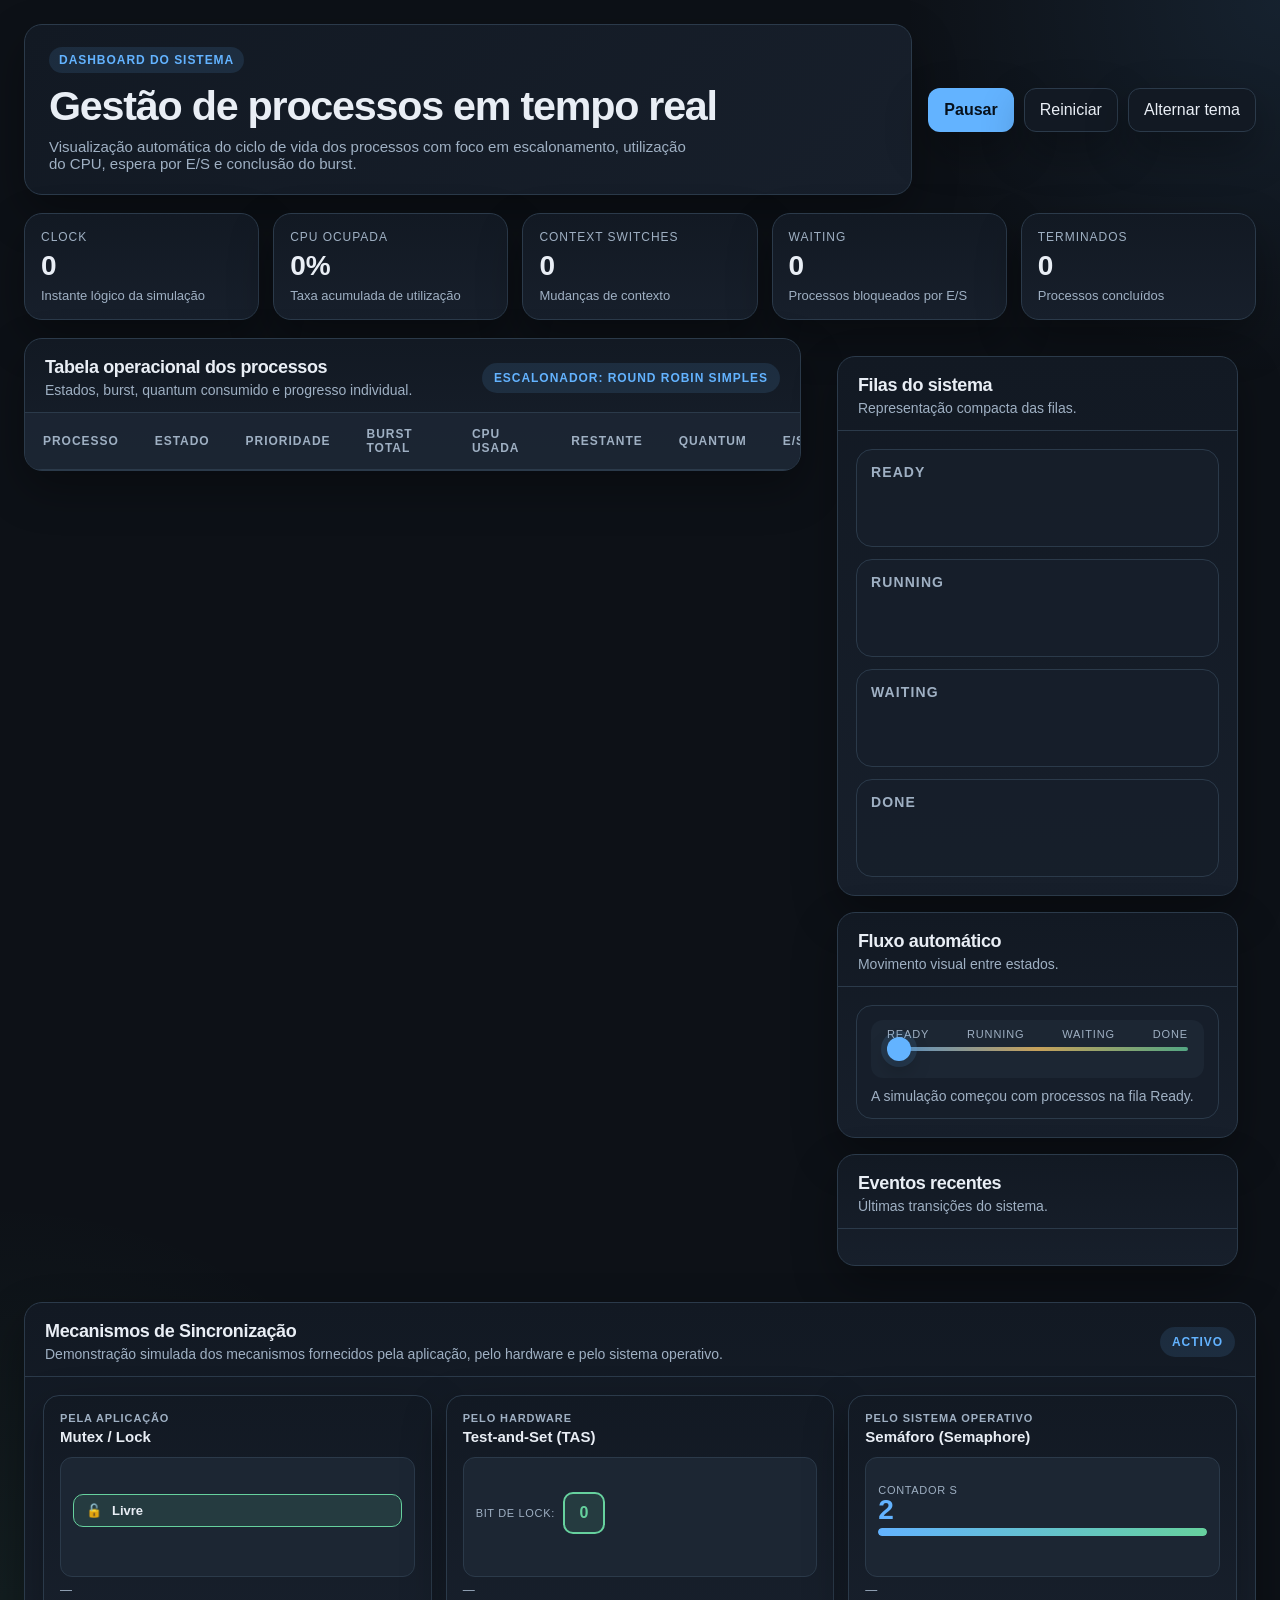
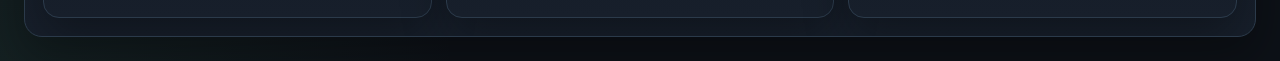
==== commit 815a6f00: "feat: adicionar seccao Mecanismos de Sincronizacao (Mutex, TAS, Semaforo) Added synchronization sect" ====
--- a/index.html
+++ b/index.html
@@ -394,7 +394,7 @@
     @media (max-width: 560px) {
       .kpis { grid-template-columns: 1fr; }
     }
-  </style>
+  .sync-section{}.sync-grid{display:grid;grid-template-columns:repeat(3,minmax(0,1fr));gap:14px}.sync-panel{background:linear-gradient(180deg,var(--panel),var(--panel-2));border:1px solid var(--border);border-radius:16px;padding:16px;box-shadow:var(--shadow)}.sync-panel h3{margin:0 0 4px;font-size:11px;text-transform:uppercase;letter-spacing:.08em;color:var(--muted)}.sync-panel .sync-title{font-size:15px;font-weight:700;margin:0 0 12px;color:var(--text)}.sync-visual{border:1px solid var(--border);border-radius:12px;background:color-mix(in oklab,var(--panel-3) 90%,transparent);padding:12px;min-height:120px;display:flex;flex-direction:column;gap:8px;justify-content:center}.sync-row{display:flex;align-items:center;gap:8px;font-size:13px}.sync-badge{min-width:34px;height:34px;border-radius:8px;display:flex;align-items:center;justify-content:center;font-weight:700;font-size:12px;transition:background .4s,color .4s,transform .3s}.sync-badge.acquired{background:var(--primary-soft);color:var(--primary)}.sync-badge.waiting{background:var(--warning-soft);color:var(--warning)}.sync-badge.idle{background:var(--panel-3);color:var(--muted)}.sync-badge.done{background:var(--success-soft);color:var(--success)}.lock-box{display:flex;align-items:center;gap:10px;padding:8px 12px;border-radius:10px;border:1px solid var(--border);background:var(--panel);font-size:13px;font-weight:600;transition:background .4s,border-color .4s}.lock-box.locked{border-color:var(--danger);background:var(--danger-soft)}.lock-box.free{border-color:var(--success);background:var(--success-soft)}.lock-box.acquiring{border-color:var(--warning);background:var(--warning-soft)}.sem-counter{font-size:28px;font-weight:700;line-height:1;color:var(--primary);font-variant-numeric:tabular-nums;transition:all .3s}.sem-bar{height:8px;border-radius:999px;background:var(--panel-3);overflow:hidden;margin-top:4px}.sem-bar-fill{height:100%;border-radius:inherit;background:linear-gradient(90deg,var(--primary),var(--success));transition:width .5s cubic-bezier(.16,1,.3,1)}.tas-bit{display:inline-flex;align-items:center;justify-content:center;width:42px;height:42px;border-radius:10px;font-size:16px;font-weight:700;border:2px solid var(--border);background:var(--panel);transition:all .3s}.tas-bit.set{background:var(--danger-soft);border-color:var(--danger);color:var(--danger)}.tas-bit.clear{background:var(--success-soft);border-color:var(--success);color:var(--success)}.sync-log{font-size:12px;color:var(--muted);min-height:18px;margin-top:6px}.sync-status-row{display:flex;gap:6px;flex-wrap:wrap;margin-top:6px}.sync-label{font-size:11px;color:var(--muted);text-transform:uppercase;letter-spacing:.06em}@keyframes syncPulse{0%{transform:scale(1)}50%{transform:scale(1.3)}100%{transform:scale(1)}}@media(max-width:1180px){.sync-grid{grid-template-columns:1fr}}</style>
 </head>
 <body>
   <main class="app">
@@ -498,7 +498,7 @@
         </article>
       </aside>
     </section>
-  </main>
+  <section class="sync-section card" style="margin-top:0"><div class="card-head"><div><h2>Mecanismos de Sincroniza&#xE7;&#xE3;o</h2><p>Demonstra&#xE7;&#xE3;o simulada dos mecanismos fornecidos pela aplica&#xE7;&#xE3;o, pelo hardware e pelo sistema operativo.</p></div><span class="status-pill" id="syncStatusPill">Activo</span></div><div class="mini sync-section"><div class="sync-grid"><div class="sync-panel"><h3>Pela Aplica&#xE7;&#xE3;o</h3><p class="sync-title">Mutex / Lock</p><div class="sync-visual" id="mutexVisual"><div class="lock-box free" id="mutexLockBox"><span id="mutexLockIcon">&#x1F513;</span><span id="mutexLockLabel">Livre</span></div><div class="sync-status-row" id="mutexProcs"></div></div><div class="sync-log" id="mutexLog">&#x2014;</div></div><div class="sync-panel"><h3>Pelo Hardware</h3><p class="sync-title">Test-and-Set (TAS)</p><div class="sync-visual" id="tasVisual"><div class="sync-row"><span class="sync-label">Bit de lock:</span><span class="tas-bit clear" id="tasBit">0</span></div><div class="sync-row" id="tasProcsRow"></div></div><div class="sync-log" id="tasLog">&#x2014;</div></div><div class="sync-panel"><h3>Pelo Sistema Operativo</h3><p class="sync-title">Sem&#xE1;foro (Semaphore)</p><div class="sync-visual" id="semVisual"><div><div class="sync-label">Contador S</div><div class="sem-counter" id="semCounter">2</div><div class="sem-bar"><div class="sem-bar-fill" id="semBarFill" style="width:100%"></div></div></div><div class="sync-status-row" id="semProcs"></div></div><div class="sync-log" id="semLog">&#x2014;</div></div></div></div></section></main>
 
   <script>
     const BASE = [
@@ -700,7 +700,7 @@
       });
     })();
 
-    reset();
+    reset(); (function initSync(){ const SYNC_PROCS=['T1','T2','T3']; const MAX_SEM=2; const sync={   mutex:{holder:null,queue:[],step:0},   tas:{bit:0,holder:null,queue:[],step:0},   sem:{val:MAX_SEM,holders:[],queue:[],step:0} }; function syncBadge(id,cls){   const s=document.createElement('span');   s.className='sync-badge '+cls;   s.textContent=id;   return s; } function setMutexUI(){   const lb=document.getElementById('mutexLockBox');   const li=document.getElementById('mutexLockIcon');   const ll=document.getElementById('mutexLockLabel');   const mp=document.getElementById('mutexProcs');   if(sync.mutex.holder){lb.className='lock-box locked';li.textContent='\uD83D\uDD12';ll.textContent='Bloqueado por '+sync.mutex.holder;}   else if(sync.mutex.queue.length){lb.className='lock-box acquiring';li.textContent='\u23F3';ll.textContent='A aguardar...';}   else{lb.className='lock-box free';li.textContent='\uD83D\uDD13';ll.textContent='Livre';}   mp.innerHTML='';   SYNC_PROCS.forEach(p=>{     let cls='idle';     if(p===sync.mutex.holder)cls='acquired';     else if(sync.mutex.queue.includes(p))cls='waiting';     else cls='done';     mp.appendChild(syncBadge(p,cls));   }); } function setTasUI(){   const tb=document.getElementById('tasBit');   const tr2=document.getElementById('tasProcsRow');   tb.className='tas-bit '+(sync.tas.bit?'set':'clear');   tb.textContent=sync.tas.bit?'1':'0';   tr2.innerHTML='';   SYNC_PROCS.forEach(p=>{     let cls='idle';     if(p===sync.tas.holder)cls='acquired';     else if(sync.tas.queue.includes(p))cls='waiting';     else cls='done';     tr2.appendChild(syncBadge(p,cls));   }); } function setSemUI(){   document.getElementById('semCounter').textContent=sync.sem.val;   const pct=Math.round((sync.sem.val/MAX_SEM)*100);   document.getElementById('semBarFill').style.width=pct+'%';   const sp=document.getElementById('semProcs');   sp.innerHTML='';   SYNC_PROCS.forEach(p=>{     let cls='idle';     if(sync.sem.holders.includes(p))cls='acquired';     else if(sync.sem.queue.includes(p))cls='waiting';     else cls='done';     sp.appendChild(syncBadge(p,cls));   }); } function logSync(id,msg){document.getElementById(id).textContent=msg;} function syncTick(){   if(state.paused)return;   const t=state.tick;   // --- MUTEX (ciclo de 6 ticks por processo) ---   const ms=sync.mutex.step%18;   const mp=SYNC_PROCS[Math.floor(sync.mutex.step/6)%3];   const mp2=SYNC_PROCS[(Math.floor(sync.mutex.step/6)+1)%3];   if(ms===0){sync.mutex.queue=[mp,mp2];sync.mutex.holder=null;logSync('mutexLog',mp+' e '+mp2+' pedem o mutex');}   else if(ms===1){sync.mutex.holder=mp;sync.mutex.queue=sync.mutex.queue.filter(x=>x!==mp);logSync('mutexLog',mp+' adquiriu o mutex (seccao critica)');}   else if(ms===3){sync.mutex.holder=null;sync.mutex.queue=[];logSync('mutexLog',mp+' libertou o mutex');}   else if(ms===4){sync.mutex.holder=mp2;sync.mutex.queue=[];logSync('mutexLog',mp2+' adquiriu o mutex');}   else if(ms===5){sync.mutex.holder=null;logSync('mutexLog',mp2+' concluiu seccao critica');}   sync.mutex.step++;   setMutexUI();   // --- TAS ---   const ts=sync.tas.step%12;   const tp=SYNC_PROCS[Math.floor(sync.tas.step/4)%3];   const tp2=SYNC_PROCS[(Math.floor(sync.tas.step/4)+1)%3];   if(ts===0){sync.tas.bit=0;sync.tas.holder=null;sync.tas.queue=[tp,tp2];logSync('tasLog','TAS: bit=0, '+tp+' e '+tp2+' tentam adquirir');}   else if(ts===1){sync.tas.bit=1;sync.tas.holder=tp;sync.tas.queue=sync.tas.queue.filter(x=>x!==tp);logSync('tasLog','TAS atomico: '+tp+' leu 0, escreve 1 (adquiriu)');}   else if(ts===2){logSync('tasLog',tp2+' le bit=1 (ocupado), fica em busy-wait');}   else if(ts===3){sync.tas.bit=0;sync.tas.holder=null;logSync('tasLog',tp+' escreveu 0 (liberou), '+tp2+' pode tentar');}   sync.tas.step++;   setTasUI();   // --- SEMAFORO ---   const ss=sync.sem.step%9;   const sp2=SYNC_PROCS[Math.floor(sync.sem.step/3)%3];   const sp3=SYNC_PROCS[(Math.floor(sync.sem.step/3)+1)%3];   const sp4=SYNC_PROCS[(Math.floor(sync.sem.step/3)+2)%3];   if(ss===0){sync.sem.val=MAX_SEM;sync.sem.holders=[];sync.sem.queue=[];logSync('semLog','S='+MAX_SEM+': '+sp2+', '+sp3+' e '+sp4+' chamam wait(S)');}   else if(ss===1){if(sync.sem.val>0){sync.sem.val--;sync.sem.holders.push(sp2);logSync('semLog',sp2+' wait(S): S='+sync.sem.val+' (entrou)');}}   else if(ss===2){if(sync.sem.val>0){sync.sem.val--;sync.sem.holders.push(sp3);logSync('semLog',sp3+' wait(S): S='+sync.sem.val+' (entrou)');}else{sync.sem.queue.push(sp3);logSync('semLog',sp3+' wait(S): S=0, bloqueia');}}   else if(ss===3){sync.sem.queue.push(sp4);logSync('semLog',sp4+' wait(S): S=0, bloqueia (fila: '+sync.sem.queue.join(',')+')'); }   else if(ss===5){sync.sem.val++;const w=sync.sem.queue.shift();if(w){sync.sem.holders.push(w);}logSync('semLog',sp2+' signal(S): S='+sync.sem.val+(w?' -> acorda '+w:''));}   else if(ss===7){sync.sem.val++;const w=sync.sem.queue.shift();if(w){sync.sem.holders.push(w);}sync.sem.holders=sync.sem.holders.filter(x=>x!==sp3);logSync('semLog',sp3+' signal(S): S='+sync.sem.val+(w?' -> acorda '+w:''));}   sync.sem.step++;   setSemUI(); } const _origLoop=loop; window._syncTick=syncTick; const origTimer=state.timer; clearInterval(state.timer); state.timer=setInterval(function(){_origLoop();syncTick();},1450); setMutexUI();setTasUI();setSemUI(); })();
   </script>
 </body>
 </html>
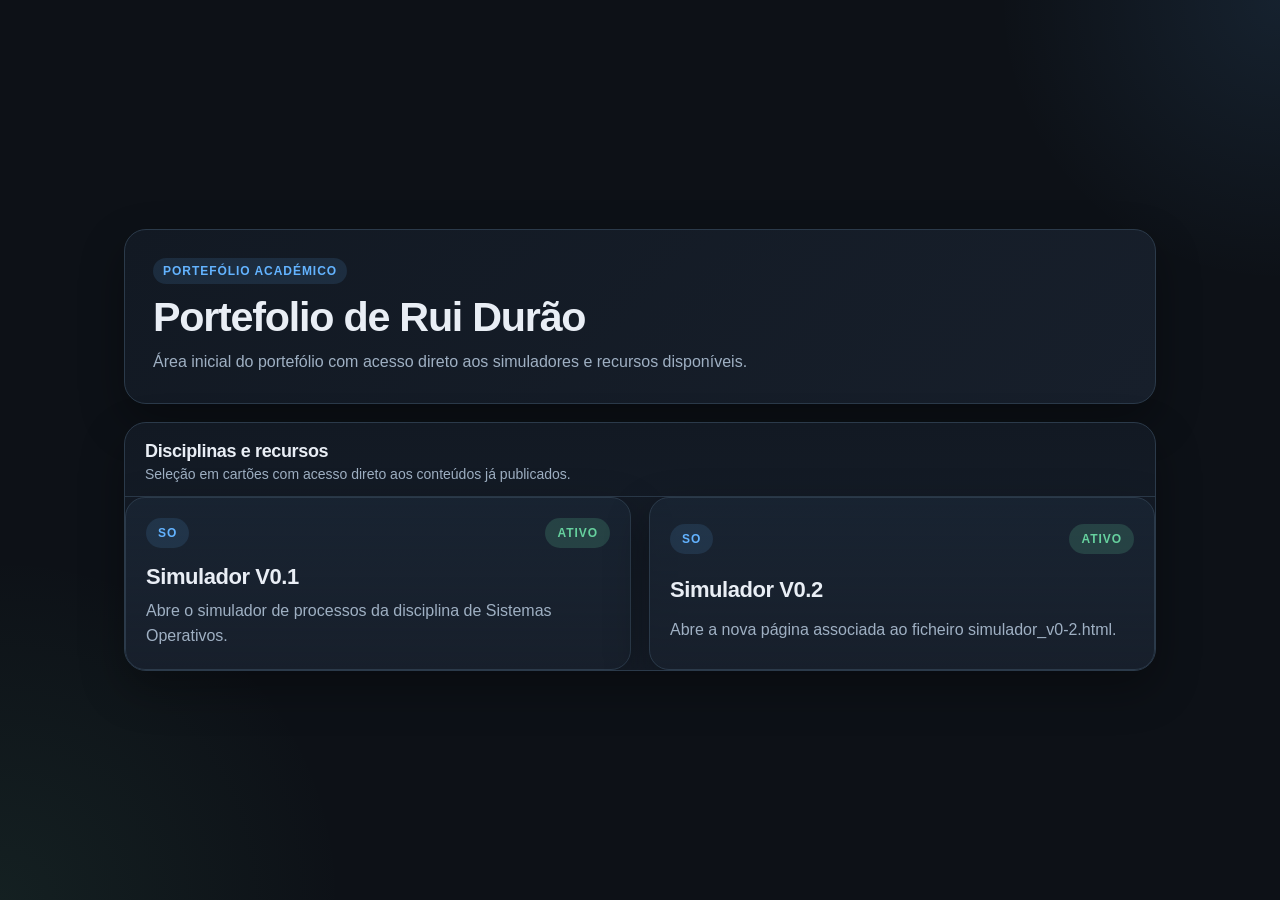
==== commit 2ffc667e: "Devide index.html into html, javascipt and css files. Add navigation to and from portfolio. Added an" ====
--- a/index.html
+++ b/index.html
@@ -3,704 +3,51 @@
 <head>
   <meta charset="UTF-8" />
   <meta name="viewport" content="width=device-width, initial-scale=1.0" />
-  <title>Dashboard Gestão de Processos</title>
+  <title>Portefolio de Rui Durão</title>
   <link rel="preconnect" href="https://api.fontshare.com" />
-  <link href="https://api.fontshare.com/v2/css?f[]=satoshi@400,500,700&f[]=general-sans@500,600,700&display=swap" rel="stylesheet">
-  <style>
-    :root, [data-theme="light"] {
-      --bg: #f4f6f8;
-      --panel: #ffffff;
-      --panel-2: #f7f9fb;
-      --panel-3: #eef3f7;
-      --border: #d9e2ea;
-      --text: #14202b;
-      --muted: #617181;
-      --primary: #0c6fb8;
-      --primary-soft: #dcecff;
-      --success: #238458;
-      --success-soft: #daf5e8;
-      --warning: #b87400;
-      --warning-soft: #fff0cc;
-      --danger: #aa3259;
-      --danger-soft: #f8d8e3;
-      --shadow: 0 18px 45px rgba(17, 35, 52, 0.08);
-    }
-    [data-theme="dark"] {
-      --bg: #0d1117;
-      --panel: #121923;
-      --panel-2: #171f2b;
-      --panel-3: #1d2735;
-      --border: #2b3a4a;
-      --text: #e9eef5;
-      --muted: #9fb0c3;
-      --primary: #63b3ff;
-      --primary-soft: rgba(99,179,255,.12);
-      --success: #66d19e;
-      --success-soft: rgba(102,209,158,.12);
-      --warning: #ffca68;
-      --warning-soft: rgba(255,202,104,.12);
-      --danger: #f58ab1;
-      --danger-soft: rgba(245,138,177,.12);
-      --shadow: 0 18px 45px rgba(0, 0, 0, 0.32);
-    }
-    * { box-sizing: border-box; }
-    html, body { margin: 0; }
-    body {
-      min-height: 100vh;
-      font-family: 'Satoshi', Inter, sans-serif;
-      color: var(--text);
-      background:
-        radial-gradient(circle at top right, rgba(99,179,255,.10), transparent 18%),
-        radial-gradient(circle at bottom left, rgba(102,209,158,.08), transparent 22%),
-        var(--bg);
-    }
-    button { font: inherit; cursor: pointer; }
-    .app {
-      max-width: 1440px;
-      margin: 0 auto;
-      padding: 24px;
-      display: grid;
-      gap: 18px;
-    }
-    .topbar {
-      display: grid;
-      grid-template-columns: 1.4fr auto;
-      gap: 16px;
-      align-items: center;
-    }
-    .hero {
-      background: linear-gradient(135deg, var(--panel), var(--panel-2));
-      border: 1px solid var(--border);
-      border-radius: 18px;
-      padding: 22px 24px;
-      box-shadow: var(--shadow);
-    }
-    .eyebrow {
-      display: inline-flex;
-      align-items: center;
-      gap: 8px;
-      padding: 6px 10px;
-      border-radius: 999px;
-      background: var(--primary-soft);
-      color: var(--primary);
-      font-size: 12px;
-      font-weight: 700;
-      text-transform: uppercase;
-      letter-spacing: .08em;
-      margin-bottom: 10px;
-    }
-    h1 {
-      margin: 0 0 8px;
-      font-family: 'General Sans', 'Satoshi', sans-serif;
-      font-size: clamp(1.8rem, 1.3rem + 1.6vw, 2.8rem);
-      letter-spacing: -.03em;
-    }
-    .hero p {
-      margin: 0;
-      color: var(--muted);
-      max-width: 78ch;
-      font-size: 15px;
-    }
-    .actions {
-      display: flex;
-      gap: 10px;
-      flex-wrap: wrap;
-      justify-content: flex-end;
-    }
-    .btn {
-      min-height: 44px;
-      padding: 0 15px;
-      border-radius: 12px;
-      border: 1px solid var(--border);
-      background: var(--panel);
-      color: var(--text);
-      box-shadow: var(--shadow);
-    }
-    .btn.primary {
-      background: var(--primary);
-      color: #07111c;
-      border-color: transparent;
-      font-weight: 700;
-    }
-    .kpis {
-      display: grid;
-      grid-template-columns: repeat(5, minmax(0, 1fr));
-      gap: 14px;
-    }
-    .kpi {
-      background: linear-gradient(180deg, var(--panel), var(--panel-2));
-      border: 1px solid var(--border);
-      border-radius: 18px;
-      padding: 16px;
-      box-shadow: var(--shadow);
-    }
-    .kpi .label {
-      font-size: 12px;
-      color: var(--muted);
-      text-transform: uppercase;
-      letter-spacing: .08em;
-      margin-bottom: 8px;
-    }
-    .kpi .value {
-      font-size: 28px;
-      font-weight: 700;
-      font-variant-numeric: tabular-nums;
-      line-height: 1;
-    }
-    .kpi .sub {
-      margin-top: 8px;
-      color: var(--muted);
-      font-size: 13px;
-    }
-    .main {
-      display: grid;
-      grid-template-columns: minmax(0, 1.6fr) minmax(320px, .9fr);
-      gap: 18px;
-      align-items: start;
-    }
-    .card {
-      background: linear-gradient(180deg, var(--panel), var(--panel-2));
-      border: 1px solid var(--border);
-      border-radius: 18px;
-      box-shadow: var(--shadow);
-      overflow: hidden;
-    }
-    .card-head {
-      padding: 18px 20px 14px;
-      border-bottom: 1px solid var(--border);
-      display: flex;
-      justify-content: space-between;
-      gap: 12px;
-      align-items: center;
-      flex-wrap: wrap;
-    }
-    .card-head h2 {
-      margin: 0;
-      font-family: 'General Sans', 'Satoshi', sans-serif;
-      font-size: 18px;
-      letter-spacing: -.02em;
-    }
-    .card-head p {
-      margin: 4px 0 0;
-      color: var(--muted);
-      font-size: 14px;
-    }
-    .status-pill {
-      padding: 8px 12px;
-      border-radius: 999px;
-      font-size: 12px;
-      font-weight: 700;
-      background: var(--primary-soft);
-      color: var(--primary);
-      text-transform: uppercase;
-      letter-spacing: .08em;
-    }
-    .table-wrap {
-      overflow: auto;
-    }
-    table {
-      width: 100%;
-      border-collapse: collapse;
-      min-width: 920px;
-    }
-    thead th {
-      text-align: left;
-      font-size: 12px;
-      color: var(--muted);
-      text-transform: uppercase;
-      letter-spacing: .08em;
-      padding: 14px 18px;
-      background: color-mix(in oklab, var(--panel-3) 80%, transparent);
-      border-bottom: 1px solid var(--border);
-      position: sticky;
-      top: 0;
-      z-index: 1;
-    }
-    tbody td {
-      padding: 16px 18px;
-      border-bottom: 1px solid color-mix(in oklab, var(--border) 75%, transparent);
-      font-size: 14px;
-      vertical-align: middle;
-    }
-    tbody tr { transition: background .22s ease, transform .22s ease; }
-    tbody tr:hover { background: color-mix(in oklab, var(--panel-3) 70%, transparent); }
-    tbody tr.active-row {
-      background: color-mix(in oklab, var(--primary-soft) 80%, transparent);
-      box-shadow: inset 3px 0 0 var(--primary);
-    }
-    .proc {
-      display: grid;
-      gap: 2px;
-    }
-    .proc strong { font-size: 15px; }
-    .muted { color: var(--muted); }
-    .tag {
-      display: inline-flex;
-      align-items: center;
-      justify-content: center;
-      min-width: 92px;
-      padding: 7px 10px;
-      border-radius: 999px;
-      font-size: 12px;
-      font-weight: 700;
-      text-transform: uppercase;
-      letter-spacing: .06em;
-    }
-    .ready { background: var(--primary-soft); color: var(--primary); }
-    .running { background: rgba(99,179,255,.18); color: var(--primary); }
-    .waiting { background: var(--warning-soft); color: var(--warning); }
-    .done { background: var(--success-soft); color: var(--success); }
-    .bar {
-      position: relative;
-      height: 10px;
-      border-radius: 999px;
-      background: color-mix(in oklab, var(--panel-3) 85%, transparent);
-      overflow: hidden;
-      min-width: 120px;
-    }
-    .bar > span {
-      position: absolute;
-      inset: 0 auto 0 0;
-      width: var(--w);
-      border-radius: inherit;
-      background: linear-gradient(90deg, var(--primary), color-mix(in oklab, var(--primary) 55%, white 8%));
-      transition: width .5s cubic-bezier(.16,1,.3,1);
-    }
-    .mini {
-      display: grid;
-      gap: 16px;
-      padding: 18px;
-    }
-    .queue-grid {
-      display: grid;
-      gap: 12px;
-    }
-    .queue-box {
-      border: 1px solid var(--border);
-      border-radius: 16px;
-      background: color-mix(in oklab, var(--panel-2) 85%, transparent);
-      padding: 14px;
-    }
-    .queue-box h3 {
-      margin: 0 0 10px;
-      font-size: 14px;
-      text-transform: uppercase;
-      letter-spacing: .08em;
-      color: var(--muted);
-    }
-    .queue-list {
-      display: flex;
-      flex-wrap: wrap;
-      gap: 8px;
-      min-height: 42px;
-      align-items: flex-start;
-    }
-    .pill {
-      display: inline-flex;
-      align-items: center;
-      gap: 8px;
-      padding: 8px 10px;
-      border-radius: 10px;
-      font-size: 13px;
-      font-weight: 700;
-      border: 1px solid var(--border);
-      background: var(--panel);
-      transition: transform .35s cubic-bezier(.16,1,.3,1), background .25s ease;
-    }
-    .pill.ready { background: var(--primary-soft); border-color: transparent; }
-    .pill.running { background: rgba(99,179,255,.18); border-color: transparent; }
-    .pill.waiting { background: var(--warning-soft); border-color: transparent; }
-    .pill.done { background: var(--success-soft); border-color: transparent; }
-    .timeline {
-      display: grid;
-      gap: 10px;
-      max-height: 260px;
-      overflow: auto;
-    }
-    .timeline-item {
-      border-left: 3px solid var(--primary);
-      padding: 8px 0 8px 12px;
-      font-size: 14px;
-      color: var(--muted);
-      animation: slideIn .35s ease;
-    }
-    .timeline-item strong { color: var(--text); }
-    .flow {
-      border: 1px solid var(--border);
-      border-radius: 16px;
-      background: color-mix(in oklab, var(--panel-2) 90%, transparent);
-      padding: 14px;
-      display: grid;
-      gap: 10px;
-    }
-    .rail {
-      position: relative;
-      height: 58px;
-      border-radius: 12px;
-      background: color-mix(in oklab, var(--panel-3) 90%, transparent);
-      overflow: hidden;
-    }
-    .rail-track {
-      position: absolute;
-      inset: 50% 16px auto 16px;
-      height: 4px;
-      transform: translateY(-50%);
-      border-radius: 999px;
-      background: linear-gradient(90deg, var(--primary), var(--warning), var(--success));
-      opacity: .75;
-    }
-    .rail-steps {
-      position: absolute;
-      inset: 8px 16px auto 16px;
-      display: flex;
-      justify-content: space-between;
-      font-size: 11px;
-      letter-spacing: .08em;
-      text-transform: uppercase;
-      color: var(--muted);
-    }
-    .token {
-      position: absolute;
-      top: 50%;
-      left: 16px;
-      transform: translateY(-50%);
-      width: 24px;
-      height: 24px;
-      border-radius: 50%;
-      background: var(--primary);
-      box-shadow: 0 0 0 6px rgba(99,179,255,.12), 0 10px 20px rgba(0,0,0,.25);
-      transition: left .6s cubic-bezier(.16,1,.3,1), background .3s ease;
-    }
-    .token.waiting { background: var(--warning); box-shadow: 0 0 0 6px rgba(255,202,104,.12), 0 10px 20px rgba(0,0,0,.25); }
-    .token.done { background: var(--success); box-shadow: 0 0 0 6px rgba(102,209,158,.12), 0 10px 20px rgba(0,0,0,.25); }
-    .flow-caption {
-      font-size: 14px;
-      color: var(--muted);
-    }
-    @keyframes slideIn {
-      from { opacity: 0; transform: translateY(8px); }
-      to { opacity: 1; transform: translateY(0); }
-    }
-    @media (max-width: 1180px) {
-      .kpis { grid-template-columns: repeat(3, minmax(0, 1fr)); }
-      .main { grid-template-columns: 1fr; }
-    }
-    @media (max-width: 760px) {
-      .app { padding: 14px; }
-      .topbar { grid-template-columns: 1fr; }
-      .actions { justify-content: flex-start; }
-      .kpis { grid-template-columns: repeat(2, minmax(0, 1fr)); }
-    }
-    @media (max-width: 560px) {
-      .kpis { grid-template-columns: 1fr; }
-    }
-  .sync-section{}.sync-grid{display:grid;grid-template-columns:repeat(3,minmax(0,1fr));gap:14px}.sync-panel{background:linear-gradient(180deg,var(--panel),var(--panel-2));border:1px solid var(--border);border-radius:16px;padding:16px;box-shadow:var(--shadow)}.sync-panel h3{margin:0 0 4px;font-size:11px;text-transform:uppercase;letter-spacing:.08em;color:var(--muted)}.sync-panel .sync-title{font-size:15px;font-weight:700;margin:0 0 12px;color:var(--text)}.sync-visual{border:1px solid var(--border);border-radius:12px;background:color-mix(in oklab,var(--panel-3) 90%,transparent);padding:12px;min-height:120px;display:flex;flex-direction:column;gap:8px;justify-content:center}.sync-row{display:flex;align-items:center;gap:8px;font-size:13px}.sync-badge{min-width:34px;height:34px;border-radius:8px;display:flex;align-items:center;justify-content:center;font-weight:700;font-size:12px;transition:background .4s,color .4s,transform .3s}.sync-badge.acquired{background:var(--primary-soft);color:var(--primary)}.sync-badge.waiting{background:var(--warning-soft);color:var(--warning)}.sync-badge.idle{background:var(--panel-3);color:var(--muted)}.sync-badge.done{background:var(--success-soft);color:var(--success)}.lock-box{display:flex;align-items:center;gap:10px;padding:8px 12px;border-radius:10px;border:1px solid var(--border);background:var(--panel);font-size:13px;font-weight:600;transition:background .4s,border-color .4s}.lock-box.locked{border-color:var(--danger);background:var(--danger-soft)}.lock-box.free{border-color:var(--success);background:var(--success-soft)}.lock-box.acquiring{border-color:var(--warning);background:var(--warning-soft)}.sem-counter{font-size:28px;font-weight:700;line-height:1;color:var(--primary);font-variant-numeric:tabular-nums;transition:all .3s}.sem-bar{height:8px;border-radius:999px;background:var(--panel-3);overflow:hidden;margin-top:4px}.sem-bar-fill{height:100%;border-radius:inherit;background:linear-gradient(90deg,var(--primary),var(--success));transition:width .5s cubic-bezier(.16,1,.3,1)}.tas-bit{display:inline-flex;align-items:center;justify-content:center;width:42px;height:42px;border-radius:10px;font-size:16px;font-weight:700;border:2px solid var(--border);background:var(--panel);transition:all .3s}.tas-bit.set{background:var(--danger-soft);border-color:var(--danger);color:var(--danger)}.tas-bit.clear{background:var(--success-soft);border-color:var(--success);color:var(--success)}.sync-log{font-size:12px;color:var(--muted);min-height:18px;margin-top:6px}.sync-status-row{display:flex;gap:6px;flex-wrap:wrap;margin-top:6px}.sync-label{font-size:11px;color:var(--muted);text-transform:uppercase;letter-spacing:.06em}@keyframes syncPulse{0%{transform:scale(1)}50%{transform:scale(1.3)}100%{transform:scale(1)}}@media(max-width:1180px){.sync-grid{grid-template-columns:1fr}}</style>
+  <link href="https://api.fontshare.com/v2/css?f[]=satoshi@400,500,700&f[]=general-sans@500,600,700&display=swap" rel="stylesheet" />
+  <link rel="stylesheet" href="styles.css" />
 </head>
-<body>
-  <main class="app">
-    <section class="topbar">
-      <div class="hero">
-        <div class="eyebrow">Dashboard do sistema</div>
-        <h1>Gestão de processos em tempo real</h1>
-        <p>Visualização automática do ciclo de vida dos processos com foco em escalonamento, utilização do CPU, espera por E/S e conclusão do burst.</p>
-      </div>
-      <div class="actions">
-        <button class="btn primary" id="toggleBtn">Pausar</button>
-        <button class="btn" id="resetBtn">Reiniciar</button>
-        <button class="btn" data-theme-toggle>Alternar tema</button>
-      </div>
+<body class="portfolio-page">
+  <main class="app portfolio-app">
+    <section class="hero portfolio-hero">
+      <div class="eyebrow">Portefólio académico</div>
+      <h1>Portefolio de Rui Durão</h1>
+      <p>Área inicial do portefólio com acesso direto aos simuladores e recursos disponíveis.</p>
     </section>
 
-    <section class="kpis">
-      <article class="kpi"><div class="label">Clock</div><div class="value" id="tickValue">0</div><div class="sub">Instante lógico da simulação</div></article>
-      <article class="kpi"><div class="label">CPU ocupada</div><div class="value" id="cpuValue">0%</div><div class="sub">Taxa acumulada de utilização</div></article>
-      <article class="kpi"><div class="label">Context switches</div><div class="value" id="switchValue">0</div><div class="sub">Mudanças de contexto</div></article>
-      <article class="kpi"><div class="label">Waiting</div><div class="value" id="waitingValue">0</div><div class="sub">Processos bloqueados por E/S</div></article>
-      <article class="kpi"><div class="label">Terminados</div><div class="value" id="doneValue">0</div><div class="sub">Processos concluídos</div></article>
+    <section class="card portfolio-card">
+      <div class="card-head">
+        <div>
+          <h2>Disciplinas e recursos</h2>
+          <p>Seleção em cartões com acesso direto aos conteúdos já publicados.</p>
+        </div>
+      </div>
+
+      <div class="portfolio-grid">
+  <a class="portfolio-link-card" href="simulador_v0-1.html">
+    <div class="portfolio-card-top">
+      <span class="portfolio-badge">SO</span>
+      <span class="portfolio-tag">Ativo</span>
+    </div>
+    <div class="portfolio-card-main">
+      <h3>Simulador V0.1</h3>
+      <p>Abre o simulador de processos da disciplina de Sistemas Operativos.</p>
+    </div>
+  </a>
+
+  <a class="portfolio-link-card" href="simulador_v0-2.html">
+    <div class="portfolio-card-top">
+      <span class="portfolio-badge">SO</span>
+      <span class="portfolio-tag">Ativo</span>
+    </div>
+    <div class="portfolio-card-main">
+      <h3>Simulador V0.2</h3>
+      <p>Abre a nova página associada ao ficheiro simulador_v0-2.html.</p>
+    </div>
+  </a>
+</div>
     </section>
-
-    <section class="main">
-      <article class="card">
-        <div class="card-head">
-          <div>
-            <h2>Tabela operacional dos processos</h2>
-            <p>Estados, burst, quantum consumido e progresso individual.</p>
-          </div>
-          <div class="status-pill" id="schedulerInfo">Escalonador: Round Robin simples</div>
-        </div>
-        <div class="table-wrap">
-          <table>
-            <thead>
-              <tr>
-                <th>Processo</th>
-                <th>Estado</th>
-                <th>Prioridade</th>
-                <th>Burst total</th>
-                <th>CPU usada</th>
-                <th>Restante</th>
-                <th>Quantum</th>
-                <th>E/S</th>
-                <th>Progresso</th>
-              </tr>
-            </thead>
-            <tbody id="procTable"></tbody>
-          </table>
-        </div>
-      </article>
-
-      <aside class="mini">
-        <article class="card">
-          <div class="card-head">
-            <div>
-              <h2>Filas do sistema</h2>
-              <p>Representação compacta das filas.</p>
-            </div>
-          </div>
-          <div class="mini">
-            <div class="queue-grid">
-              <div class="queue-box"><h3>Ready</h3><div class="queue-list" id="readyQueue"></div></div>
-              <div class="queue-box"><h3>Running</h3><div class="queue-list" id="runningQueue"></div></div>
-              <div class="queue-box"><h3>Waiting</h3><div class="queue-list" id="waitingQueue"></div></div>
-              <div class="queue-box"><h3>Done</h3><div class="queue-list" id="doneQueue"></div></div>
-            </div>
-          </div>
-        </article>
-
-        <article class="card">
-          <div class="card-head">
-            <div>
-              <h2>Fluxo automático</h2>
-              <p>Movimento visual entre estados.</p>
-            </div>
-          </div>
-          <div class="mini">
-            <div class="flow">
-              <div class="rail">
-                <div class="rail-track"></div>
-                <div class="rail-steps"><span>Ready</span><span>Running</span><span>Waiting</span><span>Done</span></div>
-                <div class="token" id="flowToken"></div>
-              </div>
-              <div class="flow-caption" id="flowCaption">A simulação começou com processos na fila Ready.</div>
-            </div>
-          </div>
-        </article>
-
-        <article class="card">
-          <div class="card-head">
-            <div>
-              <h2>Eventos recentes</h2>
-              <p>Últimas transições do sistema.</p>
-            </div>
-          </div>
-          <div class="mini">
-            <div class="timeline" id="timeline"></div>
-          </div>
-        </article>
-      </aside>
-    </section>
-  <section class="sync-section card" style="margin-top:0"><div class="card-head"><div><h2>Mecanismos de Sincroniza&#xE7;&#xE3;o</h2><p>Demonstra&#xE7;&#xE3;o simulada dos mecanismos fornecidos pela aplica&#xE7;&#xE3;o, pelo hardware e pelo sistema operativo.</p></div><span class="status-pill" id="syncStatusPill">Activo</span></div><div class="mini sync-section"><div class="sync-grid"><div class="sync-panel"><h3>Pela Aplica&#xE7;&#xE3;o</h3><p class="sync-title">Mutex / Lock</p><div class="sync-visual" id="mutexVisual"><div class="lock-box free" id="mutexLockBox"><span id="mutexLockIcon">&#x1F513;</span><span id="mutexLockLabel">Livre</span></div><div class="sync-status-row" id="mutexProcs"></div></div><div class="sync-log" id="mutexLog">&#x2014;</div></div><div class="sync-panel"><h3>Pelo Hardware</h3><p class="sync-title">Test-and-Set (TAS)</p><div class="sync-visual" id="tasVisual"><div class="sync-row"><span class="sync-label">Bit de lock:</span><span class="tas-bit clear" id="tasBit">0</span></div><div class="sync-row" id="tasProcsRow"></div></div><div class="sync-log" id="tasLog">&#x2014;</div></div><div class="sync-panel"><h3>Pelo Sistema Operativo</h3><p class="sync-title">Sem&#xE1;foro (Semaphore)</p><div class="sync-visual" id="semVisual"><div><div class="sync-label">Contador S</div><div class="sem-counter" id="semCounter">2</div><div class="sem-bar"><div class="sem-bar-fill" id="semBarFill" style="width:100%"></div></div></div><div class="sync-status-row" id="semProcs"></div></div><div class="sync-log" id="semLog">&#x2014;</div></div></div></div></section></main>
-
-  <script>
-    const BASE = [
-      { id: 'P1', name: 'Compilador', burst: 9, ioEvery: 3, ioLeft: 0, cpuUsed: 0, quantumUsed: 0, state: 'ready', priority: 'Alta' },
-      { id: 'P2', name: 'Editor', burst: 7, ioEvery: 2, ioLeft: 0, cpuUsed: 0, quantumUsed: 0, state: 'ready', priority: 'Média' },
-      { id: 'P3', name: 'Browser', burst: 8, ioEvery: 4, ioLeft: 0, cpuUsed: 0, quantumUsed: 0, state: 'ready', priority: 'Baixa' },
-      { id: 'P4', name: 'Backup', burst: 6, ioEvery: 3, ioLeft: 0, cpuUsed: 0, quantumUsed: 0, state: 'ready', priority: 'Média' },
-      { id: 'P5', name: 'Antivírus', burst: 5, ioEvery: 99, ioLeft: 0, cpuUsed: 0, quantumUsed: 0, state: 'ready', priority: 'Alta' }
-    ];
-    const state = { tick: 0, busy: 0, switches: 0, paused: false, done: 0, quantum: 1, timer: null, processes: structuredClone(BASE) };
-
-    const els = {
-      procTable: document.getElementById('procTable'),
-      readyQueue: document.getElementById('readyQueue'),
-      runningQueue: document.getElementById('runningQueue'),
-      waitingQueue: document.getElementById('waitingQueue'),
-      doneQueue: document.getElementById('doneQueue'),
-      tickValue: document.getElementById('tickValue'),
-      cpuValue: document.getElementById('cpuValue'),
-      switchValue: document.getElementById('switchValue'),
-      waitingValue: document.getElementById('waitingValue'),
-      doneValue: document.getElementById('doneValue'),
-      timeline: document.getElementById('timeline'),
-      flowToken: document.getElementById('flowToken'),
-      flowCaption: document.getElementById('flowCaption'),
-      toggleBtn: document.getElementById('toggleBtn'),
-      resetBtn: document.getElementById('resetBtn')
-    };
-
-    function tagClass(s) { return s === 'running' ? 'running' : s === 'waiting' ? 'waiting' : s === 'done' ? 'done' : 'ready'; }
-    function statusLabel(s) { return s === 'running' ? 'Running' : s === 'waiting' ? 'Waiting' : s === 'done' ? 'Done' : 'Ready'; }
-
-    function addEvent(msg) {
-      const div = document.createElement('div');
-      div.className = 'timeline-item';
-      div.innerHTML = `<strong>t${state.tick}</strong> — ${msg}`;
-      els.timeline.prepend(div);
-      while (els.timeline.children.length > 10) els.timeline.removeChild(els.timeline.lastChild);
-    }
-
-    function setFlow(step, caption) {
-      const pos = { ready: '16px', running: '36%', waiting: '69%', done: 'calc(100% - 40px)' };
-      els.flowToken.style.left = pos[step];
-      els.flowToken.classList.toggle('waiting', step === 'waiting');
-      els.flowToken.classList.toggle('done', step === 'done');
-      els.flowCaption.textContent = caption;
-    }
-
-    function renderQueues() {
-      ['readyQueue','runningQueue','waitingQueue','doneQueue'].forEach(k => els[k].innerHTML = '');
-      state.processes.forEach(p => {
-        const span = document.createElement('span');
-        span.className = `pill ${tagClass(p.state)}`;
-        span.textContent = `${p.id}`;
-        const map = { ready: els.readyQueue, running: els.runningQueue, waiting: els.waitingQueue, done: els.doneQueue };
-        map[p.state].appendChild(span);
-      });
-    }
-
-    function renderTable() {
-      els.procTable.innerHTML = '';
-      state.processes.forEach(p => {
-        const remaining = Math.max(p.burst - p.cpuUsed, 0);
-        const progress = Math.round((p.cpuUsed / p.burst) * 100);
-        const tr = document.createElement('tr');
-        if (p.state === 'running') tr.classList.add('active-row');
-        tr.innerHTML = `
-          <td>
-            <div class="proc">
-              <strong>${p.id} · ${p.name}</strong>
-              <span class="muted">PCB lógico da simulação</span>
-            </div>
-          </td>
-          <td><span class="tag ${tagClass(p.state)}">${statusLabel(p.state)}</span></td>
-          <td>${p.priority}</td>
-          <td>${p.burst}</td>
-          <td>${p.cpuUsed}</td>
-          <td>${remaining}</td>
-          <td>${p.quantumUsed}/${state.quantum}</td>
-          <td>${p.ioLeft}</td>
-          <td>
-            <div class="bar" style="--w:${progress}%"><span></span></div>
-          </td>
-        `;
-        els.procTable.appendChild(tr);
-      });
-    }
-
-    function renderKpis() {
-      els.tickValue.textContent = state.tick;
-      els.switchValue.textContent = state.switches;
-      els.doneValue.textContent = state.done;
-      els.waitingValue.textContent = state.processes.filter(p => p.state === 'waiting').length;
-      els.cpuValue.textContent = (state.tick ? Math.round((state.busy / state.tick) * 100) : 0) + '%';
-    }
-
-    function render() {
-      renderTable();
-      renderQueues();
-      renderKpis();
-    }
-
-    function schedule() {
-      if (state.processes.some(p => p.state === 'running')) return;
-      const next = state.processes.find(p => p.state === 'ready');
-      if (!next) return;
-      next.state = 'running';
-      next.quantumUsed = 0;
-      state.switches += 1;
-      addEvent(`${next.id} foi selecionado pelo dispatcher e entrou em execução.`);
-      setFlow('running', `${next.id} saiu de Ready e entrou em Running.`);
-    }
-
-    function advanceWaiting() {
-      state.processes.filter(p => p.state === 'waiting').forEach(p => {
-        p.ioLeft -= 1;
-        if (p.ioLeft <= 0) {
-          p.ioLeft = 0;
-          p.state = 'ready';
-          addEvent(`${p.id} concluiu E/S e regressou à fila Ready.`);
-          setFlow('ready', `${p.id} terminou a espera por E/S e voltou a Ready.`);
-        }
-      });
-    }
-
-    function runCpu() {
-      const p = state.processes.find(x => x.state === 'running');
-      if (!p) return;
-      state.busy += 1;
-      p.cpuUsed += 1;
-      p.quantumUsed += 1;
-
-      if (p.cpuUsed >= p.burst) {
-        p.state = 'done';
-        state.done += 1;
-        addEvent(`${p.id} concluiu o burst total e foi terminado.`);
-        setFlow('done', `${p.id} passou para Done depois de concluir a execução.`);
-        return;
-      }
-
-      if (p.cpuUsed % p.ioEvery === 0) {
-        p.state = 'waiting';
-        p.ioLeft = 2;
-        p.quantumUsed = 0;
-        addEvent(`${p.id} pediu E/S e transitou para Waiting.`);
-        setFlow('waiting', `${p.id} ficou bloqueado à espera de E/S.`);
-        return;
-      }
-
-      if (p.quantumUsed >= state.quantum) {
-        p.state = 'ready';
-        p.quantumUsed = 0;
-        addEvent(`${p.id} esgotou o quantum e regressou a Ready.`);
-        setFlow('ready', `${p.id} voltou à fila Ready após usar o quantum.`);
-      }
-    }
-
-    function loop() {
-      if (state.paused) return;
-      state.tick += 1;
-      advanceWaiting();
-      schedule();
-      runCpu();
-      schedule();
-      render();
-      if (state.processes.every(p => p.state === 'done')) {
-        addEvent('Todos os processos foram concluídos; reinício automático da dashboard.');
-        clearInterval(state.timer);
-        setTimeout(reset, 1800);
-      }
-    }
-
-    function reset() {
-      state.tick = 0;
-      state.busy = 0;
-      state.switches = 0;
-      state.done = 0;
-      state.processes = structuredClone(BASE);
-      els.timeline.innerHTML = '';
-      render();
-      addEvent('Dashboard reiniciada com todos os processos em Ready.');
-      setFlow('ready', 'A simulação começou com processos disponíveis na fila Ready.');
-      clearInterval(state.timer);
-      state.timer = setInterval(loop, 1450);
-    }
-
-    els.toggleBtn.addEventListener('click', () => {
-      state.paused = !state.paused;
-      els.toggleBtn.textContent = state.paused ? 'Retomar' : 'Pausar';
-      addEvent(state.paused ? 'Simulação em pausa.' : 'Simulação retomada.');
-    });
-    els.resetBtn.addEventListener('click', reset);
-
-    (function themeToggle(){
-      const btn = document.querySelector('[data-theme-toggle]');
-      const root = document.documentElement;
-      btn.addEventListener('click', () => {
-        root.setAttribute('data-theme', root.getAttribute('data-theme') === 'dark' ? 'light' : 'dark');
-      });
-    })();
-
-    reset(); (function initSync(){ const SYNC_PROCS=['T1','T2','T3']; const MAX_SEM=2; const sync={   mutex:{holder:null,queue:[],step:0},   tas:{bit:0,holder:null,queue:[],step:0},   sem:{val:MAX_SEM,holders:[],queue:[],step:0} }; function syncBadge(id,cls){   const s=document.createElement('span');   s.className='sync-badge '+cls;   s.textContent=id;   return s; } function setMutexUI(){   const lb=document.getElementById('mutexLockBox');   const li=document.getElementById('mutexLockIcon');   const ll=document.getElementById('mutexLockLabel');   const mp=document.getElementById('mutexProcs');   if(sync.mutex.holder){lb.className='lock-box locked';li.textContent='\uD83D\uDD12';ll.textContent='Bloqueado por '+sync.mutex.holder;}   else if(sync.mutex.queue.length){lb.className='lock-box acquiring';li.textContent='\u23F3';ll.textContent='A aguardar...';}   else{lb.className='lock-box free';li.textContent='\uD83D\uDD13';ll.textContent='Livre';}   mp.innerHTML='';   SYNC_PROCS.forEach(p=>{     let cls='idle';     if(p===sync.mutex.holder)cls='acquired';     else if(sync.mutex.queue.includes(p))cls='waiting';     else cls='done';     mp.appendChild(syncBadge(p,cls));   }); } function setTasUI(){   const tb=document.getElementById('tasBit');   const tr2=document.getElementById('tasProcsRow');   tb.className='tas-bit '+(sync.tas.bit?'set':'clear');   tb.textContent=sync.tas.bit?'1':'0';   tr2.innerHTML='';   SYNC_PROCS.forEach(p=>{     let cls='idle';     if(p===sync.tas.holder)cls='acquired';     else if(sync.tas.queue.includes(p))cls='waiting';     else cls='done';     tr2.appendChild(syncBadge(p,cls));   }); } function setSemUI(){   document.getElementById('semCounter').textContent=sync.sem.val;   const pct=Math.round((sync.sem.val/MAX_SEM)*100);   document.getElementById('semBarFill').style.width=pct+'%';   const sp=document.getElementById('semProcs');   sp.innerHTML='';   SYNC_PROCS.forEach(p=>{     let cls='idle';     if(sync.sem.holders.includes(p))cls='acquired';     else if(sync.sem.queue.includes(p))cls='waiting';     else cls='done';     sp.appendChild(syncBadge(p,cls));   }); } function logSync(id,msg){document.getElementById(id).textContent=msg;} function syncTick(){   if(state.paused)return;   const t=state.tick;   // --- MUTEX (ciclo de 6 ticks por processo) ---   const ms=sync.mutex.step%18;   const mp=SYNC_PROCS[Math.floor(sync.mutex.step/6)%3];   const mp2=SYNC_PROCS[(Math.floor(sync.mutex.step/6)+1)%3];   if(ms===0){sync.mutex.queue=[mp,mp2];sync.mutex.holder=null;logSync('mutexLog',mp+' e '+mp2+' pedem o mutex');}   else if(ms===1){sync.mutex.holder=mp;sync.mutex.queue=sync.mutex.queue.filter(x=>x!==mp);logSync('mutexLog',mp+' adquiriu o mutex (seccao critica)');}   else if(ms===3){sync.mutex.holder=null;sync.mutex.queue=[];logSync('mutexLog',mp+' libertou o mutex');}   else if(ms===4){sync.mutex.holder=mp2;sync.mutex.queue=[];logSync('mutexLog',mp2+' adquiriu o mutex');}   else if(ms===5){sync.mutex.holder=null;logSync('mutexLog',mp2+' concluiu seccao critica');}   sync.mutex.step++;   setMutexUI();   // --- TAS ---   const ts=sync.tas.step%12;   const tp=SYNC_PROCS[Math.floor(sync.tas.step/4)%3];   const tp2=SYNC_PROCS[(Math.floor(sync.tas.step/4)+1)%3];   if(ts===0){sync.tas.bit=0;sync.tas.holder=null;sync.tas.queue=[tp,tp2];logSync('tasLog','TAS: bit=0, '+tp+' e '+tp2+' tentam adquirir');}   else if(ts===1){sync.tas.bit=1;sync.tas.holder=tp;sync.tas.queue=sync.tas.queue.filter(x=>x!==tp);logSync('tasLog','TAS atomico: '+tp+' leu 0, escreve 1 (adquiriu)');}   else if(ts===2){logSync('tasLog',tp2+' le bit=1 (ocupado), fica em busy-wait');}   else if(ts===3){sync.tas.bit=0;sync.tas.holder=null;logSync('tasLog',tp+' escreveu 0 (liberou), '+tp2+' pode tentar');}   sync.tas.step++;   setTasUI();   // --- SEMAFORO ---   const ss=sync.sem.step%9;   const sp2=SYNC_PROCS[Math.floor(sync.sem.step/3)%3];   const sp3=SYNC_PROCS[(Math.floor(sync.sem.step/3)+1)%3];   const sp4=SYNC_PROCS[(Math.floor(sync.sem.step/3)+2)%3];   if(ss===0){sync.sem.val=MAX_SEM;sync.sem.holders=[];sync.sem.queue=[];logSync('semLog','S='+MAX_SEM+': '+sp2+', '+sp3+' e '+sp4+' chamam wait(S)');}   else if(ss===1){if(sync.sem.val>0){sync.sem.val--;sync.sem.holders.push(sp2);logSync('semLog',sp2+' wait(S): S='+sync.sem.val+' (entrou)');}}   else if(ss===2){if(sync.sem.val>0){sync.sem.val--;sync.sem.holders.push(sp3);logSync('semLog',sp3+' wait(S): S='+sync.sem.val+' (entrou)');}else{sync.sem.queue.push(sp3);logSync('semLog',sp3+' wait(S): S=0, bloqueia');}}   else if(ss===3){sync.sem.queue.push(sp4);logSync('semLog',sp4+' wait(S): S=0, bloqueia (fila: '+sync.sem.queue.join(',')+')'); }   else if(ss===5){sync.sem.val++;const w=sync.sem.queue.shift();if(w){sync.sem.holders.push(w);}logSync('semLog',sp2+' signal(S): S='+sync.sem.val+(w?' -> acorda '+w:''));}   else if(ss===7){sync.sem.val++;const w=sync.sem.queue.shift();if(w){sync.sem.holders.push(w);}sync.sem.holders=sync.sem.holders.filter(x=>x!==sp3);logSync('semLog',sp3+' signal(S): S='+sync.sem.val+(w?' -> acorda '+w:''));}   sync.sem.step++;   setSemUI(); } const _origLoop=loop; window._syncTick=syncTick; const origTimer=state.timer; clearInterval(state.timer); state.timer=setInterval(function(){_origLoop();syncTick();},1450); setMutexUI();setTasUI();setSemUI(); })();
-  </script>
+  </main>
 </body>
-</html>
+</html>
--- a/styles.css
+++ b/styles.css
@@ -0,0 +1,1044 @@
+:root, [data-theme="light"] {
+  --bg: #f4f6f8;
+  --panel: #ffffff;
+  --panel-2: #f7f9fb;
+  --panel-3: #eef3f7;
+  --border: #d9e2ea;
+  --text: #14202b;
+  --muted: #617181;
+  --primary: #0c6fb8;
+  --primary-soft: #dcecff;
+  --success: #238458;
+  --success-soft: #daf5e8;
+  --warning: #b87400;
+  --warning-soft: #fff0cc;
+  --danger: #aa3259;
+  --danger-soft: #f8d8e3;
+  --shadow: 0 18px 45px rgba(17, 35, 52, 0.08);
+}
+
+[data-theme="dark"] {
+  --bg: #0d1117;
+  --panel: #121923;
+  --panel-2: #171f2b;
+  --panel-3: #1d2735;
+  --border: #2b3a4a;
+  --text: #e9eef5;
+  --muted: #9fb0c3;
+  --primary: #63b3ff;
+  --primary-soft: rgba(99,179,255,.12);
+  --success: #66d19e;
+  --success-soft: rgba(102,209,158,.12);
+  --warning: #ffca68;
+  --warning-soft: rgba(255,202,104,.12);
+  --danger: #f58ab1;
+  --danger-soft: rgba(245,138,177,.12);
+  --shadow: 0 18px 45px rgba(0, 0, 0, 0.32);
+}
+
+* { box-sizing: border-box; }
+
+html, body { margin: 0; }
+
+body {
+  min-height: 100vh;
+  font-family: 'Satoshi', Inter, sans-serif;
+  color: var(--text);
+  background:
+    radial-gradient(circle at top right, rgba(99,179,255,.10), transparent 18%),
+    radial-gradient(circle at bottom left, rgba(102,209,158,.08), transparent 22%),
+    var(--bg);
+}
+
+button {
+  font: inherit;
+  cursor: pointer;
+}
+
+.app {
+  max-width: 1440px;
+  margin: 0 auto;
+  padding: 24px;
+  display: grid;
+  gap: 18px;
+}
+
+.topbar {
+  display: grid;
+  grid-template-columns: 1.4fr auto;
+  gap: 16px;
+  align-items: center;
+}
+
+.hero {
+  background: linear-gradient(135deg, var(--panel), var(--panel-2));
+  border: 1px solid var(--border);
+  border-radius: 18px;
+  padding: 22px 24px;
+  box-shadow: var(--shadow);
+}
+
+.eyebrow {
+  display: inline-flex;
+  align-items: center;
+  gap: 8px;
+  padding: 6px 10px;
+  border-radius: 999px;
+  background: var(--primary-soft);
+  color: var(--primary);
+  font-size: 12px;
+  font-weight: 700;
+  text-transform: uppercase;
+  letter-spacing: .08em;
+  margin-bottom: 10px;
+}
+
+h1 {
+  margin: 0 0 8px;
+  font-family: 'General Sans', 'Satoshi', sans-serif;
+  font-size: clamp(1.8rem, 1.3rem + 1.6vw, 2.8rem);
+  letter-spacing: -.03em;
+}
+
+.hero p {
+  margin: 0;
+  color: var(--muted);
+  max-width: 78ch;
+  font-size: 15px;
+}
+
+.actions {
+  display: flex;
+  gap: 10px;
+  flex-wrap: wrap;
+  justify-content: flex-end;
+}
+
+.btn {
+  min-height: 44px;
+  padding: 0 15px;
+  border-radius: 12px;
+  border: 1px solid var(--border);
+  background: var(--panel);
+  color: var(--text);
+  box-shadow: var(--shadow);
+}
+
+.btn.primary {
+  background: var(--primary);
+  color: #07111c;
+  border-color: transparent;
+  font-weight: 700;
+}
+
+.kpis {
+  display: grid;
+  grid-template-columns: repeat(5, minmax(0, 1fr));
+  gap: 14px;
+}
+
+.kpi {
+  background: linear-gradient(180deg, var(--panel), var(--panel-2));
+  border: 1px solid var(--border);
+  border-radius: 18px;
+  padding: 16px;
+  box-shadow: var(--shadow);
+}
+
+.kpi .label {
+  font-size: 12px;
+  color: var(--muted);
+  text-transform: uppercase;
+  letter-spacing: .08em;
+  margin-bottom: 8px;
+}
+
+.kpi .value {
+  font-size: 28px;
+  font-weight: 700;
+  font-variant-numeric: tabular-nums;
+  line-height: 1;
+}
+
+.kpi .sub {
+  margin-top: 8px;
+  color: var(--muted);
+  font-size: 13px;
+}
+
+.main {
+  display: grid;
+  grid-template-columns: minmax(0, 1.6fr) minmax(320px, .9fr);
+  gap: 18px;
+  align-items: start;
+}
+
+.card {
+  background: linear-gradient(180deg, var(--panel), var(--panel-2));
+  border: 1px solid var(--border);
+  border-radius: 18px;
+  box-shadow: var(--shadow);
+  overflow: hidden;
+}
+
+.card-head {
+  padding: 18px 20px 14px;
+  border-bottom: 1px solid var(--border);
+  display: flex;
+  justify-content: space-between;
+  gap: 12px;
+  align-items: center;
+  flex-wrap: wrap;
+}
+
+.card-head h2 {
+  margin: 0;
+  font-family: 'General Sans', 'Satoshi', sans-serif;
+  font-size: 18px;
+  letter-spacing: -.02em;
+}
+
+.card-head p {
+  margin: 4px 0 0;
+  color: var(--muted);
+  font-size: 14px;
+}
+
+.status-pill {
+  padding: 8px 12px;
+  border-radius: 999px;
+  font-size: 12px;
+  font-weight: 700;
+  background: var(--primary-soft);
+  color: var(--primary);
+  text-transform: uppercase;
+  letter-spacing: .08em;
+}
+
+.table-wrap {
+  overflow: auto;
+}
+
+table {
+  width: 100%;
+  border-collapse: collapse;
+  min-width: 920px;
+}
+
+thead th {
+  text-align: left;
+  font-size: 12px;
+  color: var(--muted);
+  text-transform: uppercase;
+  letter-spacing: .08em;
+  padding: 14px 18px;
+  background: color-mix(in oklab, var(--panel-3) 80%, transparent);
+  border-bottom: 1px solid var(--border);
+  position: sticky;
+  top: 0;
+  z-index: 1;
+}
+
+tbody td {
+  padding: 16px 18px;
+  border-bottom: 1px solid color-mix(in oklab, var(--border) 75%, transparent);
+  font-size: 14px;
+  vertical-align: middle;
+}
+
+tbody tr {
+  transition: background .22s ease, transform .22s ease;
+}
+
+tbody tr:hover {
+  background: color-mix(in oklab, var(--panel-3) 70%, transparent);
+}
+
+tbody tr.active-row {
+  background: color-mix(in oklab, var(--primary-soft) 80%, transparent);
+  box-shadow: inset 3px 0 0 var(--primary);
+}
+
+.proc {
+  display: grid;
+  gap: 2px;
+}
+
+.proc strong {
+  font-size: 15px;
+}
+
+.muted {
+  color: var(--muted);
+}
+
+.tag {
+  display: inline-flex;
+  align-items: center;
+  justify-content: center;
+  min-width: 92px;
+  padding: 7px 10px;
+  border-radius: 999px;
+  font-size: 12px;
+  font-weight: 700;
+  text-transform: uppercase;
+  letter-spacing: .06em;
+}
+
+.ready { background: var(--primary-soft); color: var(--primary); }
+.running { background: rgba(99,179,255,.18); color: var(--primary); }
+.waiting { background: var(--warning-soft); color: var(--warning); }
+.done { background: var(--success-soft); color: var(--success); }
+
+.bar {
+  position: relative;
+  height: 10px;
+  border-radius: 999px;
+  background: color-mix(in oklab, var(--panel-3) 85%, transparent);
+  overflow: hidden;
+  min-width: 120px;
+}
+
+.bar > span {
+  position: absolute;
+  inset: 0 auto 0 0;
+  width: var(--w);
+  border-radius: inherit;
+  background: linear-gradient(
+    90deg,
+    var(--primary),
+    color-mix(in oklab, var(--primary) 55%, white 8%)
+  );
+  transition: width .5s cubic-bezier(.16,1,.3,1);
+}
+
+.mini {
+  display: grid;
+  gap: 16px;
+  padding: 18px;
+}
+
+.queue-grid {
+  display: grid;
+  gap: 12px;
+}
+
+.queue-box {
+  border: 1px solid var(--border);
+  border-radius: 16px;
+  background: color-mix(in oklab, var(--panel-2) 85%, transparent);
+  padding: 14px;
+}
+
+.queue-box h3 {
+  margin: 0 0 10px;
+  font-size: 14px;
+  text-transform: uppercase;
+  letter-spacing: .08em;
+  color: var(--muted);
+}
+
+.queue-list {
+  display: flex;
+  flex-wrap: wrap;
+  gap: 8px;
+  min-height: 42px;
+  align-items: flex-start;
+}
+
+.pill {
+  display: inline-flex;
+  align-items: center;
+  gap: 8px;
+  padding: 8px 10px;
+  border-radius: 10px;
+  font-size: 13px;
+  font-weight: 700;
+  border: 1px solid var(--border);
+  background: var(--panel);
+  transition: transform .35s cubic-bezier(.16,1,.3,1), background .25s ease;
+}
+
+.pill.ready { background: var(--primary-soft); border-color: transparent; }
+.pill.running { background: rgba(99,179,255,.18); border-color: transparent; }
+.pill.waiting { background: var(--warning-soft); border-color: transparent; }
+.pill.done { background: var(--success-soft); border-color: transparent; }
+
+.timeline {
+  display: grid;
+  gap: 10px;
+  max-height: 260px;
+  overflow: auto;
+}
+
+.timeline-item {
+  border-left: 3px solid var(--primary);
+  padding: 8px 0 8px 12px;
+  font-size: 14px;
+  color: var(--muted);
+  animation: slideIn .35s ease;
+}
+
+.timeline-item strong {
+  color: var(--text);
+}
+
+.flow {
+  border: 1px solid var(--border);
+  border-radius: 16px;
+  background: color-mix(in oklab, var(--panel-2) 90%, transparent);
+  padding: 14px;
+  display: grid;
+  gap: 10px;
+}
+
+.rail {
+  position: relative;
+  height: 58px;
+  border-radius: 12px;
+  background: color-mix(in oklab, var(--panel-3) 90%, transparent);
+  overflow: hidden;
+}
+
+.rail-track {
+  position: absolute;
+  inset: 50% 16px auto 16px;
+  height: 4px;
+  transform: translateY(-50%);
+  border-radius: 999px;
+  background: linear-gradient(90deg, var(--primary), var(--warning), var(--success));
+  opacity: .75;
+}
+
+.rail-steps {
+  position: absolute;
+  inset: 8px 16px auto 16px;
+  display: flex;
+  justify-content: space-between;
+  font-size: 11px;
+  letter-spacing: .08em;
+  text-transform: uppercase;
+  color: var(--muted);
+}
+
+.token {
+  position: absolute;
+  top: 50%;
+  left: 16px;
+  transform: translateY(-50%);
+  width: 24px;
+  height: 24px;
+  border-radius: 50%;
+  background: var(--primary);
+  box-shadow: 0 0 0 6px rgba(99,179,255,.12), 0 10px 20px rgba(0,0,0,.25);
+  transition: left .6s cubic-bezier(.16,1,.3,1), background .3s ease;
+}
+
+.token.waiting {
+  background: var(--warning);
+  box-shadow: 0 0 0 6px rgba(255,202,104,.12), 0 10px 20px rgba(0,0,0,.25);
+}
+
+.token.done {
+  background: var(--success);
+  box-shadow: 0 0 0 6px rgba(102,209,158,.12), 0 10px 20px rgba(0,0,0,.25);
+}
+
+.flow-caption {
+  font-size: 14px;
+  color: var(--muted);
+}
+
+@keyframes slideIn {
+  from { opacity: 0; transform: translateY(8px); }
+  to { opacity: 1; transform: translateY(0); }
+}
+
+.portfolio-page {
+  display: grid;
+  place-items: center;
+  padding: 24px;
+}
+
+.portfolio-app {
+  width: min(100%, 1080px);
+}
+
+.portfolio-hero {
+  border-radius: 22px;
+  padding: 28px;
+}
+
+.portfolio-hero p {
+  max-width: 70ch;
+  font-size: 16px;
+  line-height: 1.6;
+}
+
+.portfolio-card {
+  border-radius: 22px;
+}
+
+.portfolio-body {
+  padding: 22px;
+}
+
+.dropdown {
+  position: relative;
+  width: min(100%, 980px);
+}
+
+.dropdown-toggle {
+  width: 100%;
+  min-height: 56px;
+  display: flex;
+  align-items: center;
+  justify-content: space-between;
+  gap: 12px;
+  padding: 0 16px;
+  border-radius: 14px;
+  border: 1px solid var(--border);
+  background: var(--panel);
+  color: var(--text);
+  box-shadow: var(--shadow);
+}
+
+.dropdown-toggle span:last-child,
+.subject-trigger .highlight {
+  transition: transform .25s ease;
+}
+
+.dropdown.open .dropdown-toggle span:last-child {
+  transform: rotate(180deg);
+}
+
+.dropdown-menu {
+  position: absolute;
+  top: calc(100% + 10px);
+  left: 0;
+  right: 0;
+  display: none;
+  padding: 14px;
+  border: 1px solid var(--border);
+  border-radius: 18px;
+  background: linear-gradient(180deg, var(--panel), var(--panel-2));
+  box-shadow: var(--shadow);
+  z-index: 20;
+}
+
+.dropdown.open > .dropdown-menu {
+  display: grid;
+}
+
+.dropdown-grid {
+  gap: 14px;
+}
+
+.menu-label,
+.submenu-label {
+  font-size: 12px;
+  color: var(--muted);
+  text-transform: uppercase;
+  letter-spacing: .08em;
+  padding: 2px 4px 0;
+}
+
+.subject-card {
+  border: 1px solid var(--border);
+  border-radius: 18px;
+  background: color-mix(in oklab, var(--panel-2) 85%, transparent);
+  overflow: hidden;
+}
+
+.subject-card-featured {
+  background: linear-gradient(
+    180deg,
+    color-mix(in oklab, var(--primary-soft) 72%, var(--panel) 28%),
+    var(--panel-2)
+  );
+}
+
+.subject-card-placeholder {
+  display: flex;
+  align-items: center;
+  justify-content: space-between;
+  gap: 14px;
+  padding: 18px;
+}
+
+.subject-trigger,
+.subject-static {
+  width: 100%;
+  display: flex;
+  align-items: center;
+  justify-content: space-between;
+  gap: 16px;
+}
+
+.subject-trigger {
+  padding: 18px;
+  border: 0;
+  background: transparent;
+  color: var(--text);
+  text-align: left;
+}
+
+.subject-main,
+.subject-static {
+  display: grid;
+  gap: 6px;
+}
+
+.subject-title,
+.resource-title {
+  font-family: 'General Sans', 'Satoshi', sans-serif;
+  font-size: 18px;
+  letter-spacing: -.02em;
+}
+
+.subject-text,
+.resource-text {
+  color: var(--muted);
+  font-size: 14px;
+  line-height: 1.5;
+}
+
+.highlight,
+.placeholder-pill {
+  display: inline-flex;
+  align-items: center;
+  justify-content: center;
+  padding: 7px 12px;
+  border-radius: 999px;
+  font-size: 12px;
+  letter-spacing: .06em;
+  text-transform: uppercase;
+  font-weight: 700;
+}
+
+.highlight {
+  background: color-mix(in oklab, var(--primary) 16%, transparent);
+  color: var(--primary);
+}
+
+.placeholder-pill {
+  background: color-mix(in oklab, var(--panel-3) 88%, transparent);
+  color: var(--muted);
+}
+
+.subject-card.open .subject-trigger .highlight {
+  transform: rotate(180deg);
+}
+
+.subject-submenu {
+  display: none;
+  gap: 12px;
+  padding: 0 18px 18px;
+}
+
+.subject-card.open .subject-submenu {
+  display: grid;
+}
+
+.resource-card {
+  display: grid;
+  gap: 6px;
+  padding: 16px;
+  border-radius: 16px;
+  border: 1px solid var(--border);
+  background: linear-gradient(
+    180deg,
+    var(--panel),
+    color-mix(in oklab, var(--primary-soft) 36%, var(--panel-2))
+  );
+  text-decoration: none;
+  color: var(--text);
+  transition: transform .2s ease, border-color .2s ease, background .2s ease;
+}
+
+.resource-card:hover {
+  transform: translateY(-2px);
+  border-color: color-mix(in oklab, var(--primary) 50%, var(--border));
+}
+
+@media (max-width: 1180px) {
+  .kpis { grid-template-columns: repeat(3, minmax(0, 1fr)); }
+  .main { grid-template-columns: 1fr; }
+}
+
+@media (max-width: 760px) {
+  .app { padding: 14px; }
+  .topbar { grid-template-columns: 1fr; }
+  .actions { justify-content: flex-start; }
+  .kpis { grid-template-columns: repeat(2, minmax(0, 1fr)); }
+
+  .subject-trigger,
+  .subject-static,
+  .subject-card-placeholder {
+    align-items: flex-start;
+    flex-direction: column;
+  }
+}
+
+@media (max-width: 640px) {
+  .portfolio-page { padding: 14px; }
+  .portfolio-hero,
+  .portfolio-body { padding: 18px; }
+}
+
+@media (max-width: 560px) {
+  .kpis { grid-template-columns: 1fr; }
+}
+
+.portfolio-grid {
+  display: grid;
+  grid-template-columns: repeat(auto-fit, minmax(260px, 1fr));
+  gap: 18px;
+}
+
+.portfolio-link-card {
+  display: grid;
+  gap: 16px;
+  padding: 20px;
+  border-radius: 20px;
+  border: 1px solid var(--border);
+  background: linear-gradient(180deg, color-mix(in oklab, var(--primary-soft) 55%, var(--panel)), var(--panel-2));
+  text-decoration: none;
+  color: var(--text);
+  box-shadow: var(--shadow);
+  transition: transform .2s ease, border-color .2s ease, filter .2s ease;
+}
+
+.portfolio-link-card:hover {
+  transform: translateY(-3px);
+  border-color: color-mix(in oklab, var(--primary) 50%, var(--border));
+  filter: brightness(1.03);
+}
+
+.portfolio-card-top {
+  display: flex;
+  align-items: center;
+  justify-content: space-between;
+  gap: 12px;
+}
+
+.portfolio-badge,
+.portfolio-tag {
+  display: inline-flex;
+  align-items: center;
+  justify-content: center;
+  padding: 8px 12px;
+  border-radius: 999px;
+  font-size: 12px;
+  font-weight: 700;
+  letter-spacing: .08em;
+  text-transform: uppercase;
+}
+
+.portfolio-badge {
+  background: var(--primary-soft);
+  color: var(--primary);
+}
+
+.portfolio-tag {
+  background: color-mix(in oklab, var(--success) 18%, transparent);
+  color: var(--success);
+}
+
+.portfolio-card-main {
+  display: grid;
+  gap: 8px;
+}
+
+.portfolio-card-main h3 {
+  margin: 0;
+  font-family: 'General Sans', 'Satoshi', sans-serif;
+  font-size: 22px;
+  letter-spacing: -.02em;
+}
+
+.portfolio-card-main p {
+  margin: 0;
+  color: var(--muted);
+  line-height: 1.6;
+}
+
+.sync-board {
+  overflow: visible;
+}
+
+.sync-grid {
+  display: grid;
+  grid-template-columns: repeat(3, minmax(0, 1fr));
+  gap: 18px;
+  padding: 18px;
+}
+
+.sync-card {
+  border: 1px solid var(--border);
+  border-radius: 18px;
+  background: color-mix(in oklab, var(--panel-2) 92%, transparent);
+  padding: 16px;
+  display: grid;
+  gap: 14px;
+}
+
+.sync-head h3, .os-box h4 {
+  margin: 0;
+  font-family: 'General Sans', 'Satoshi', sans-serif;
+}
+
+.sync-head p {
+  margin: 6px 0 0;
+  color: var(--muted);
+  font-size: 14px;
+}
+
+.sync-visual {
+  border: 1px solid var(--border);
+  border-radius: 16px;
+  background: linear-gradient(180deg, var(--panel), var(--panel-2));
+  padding: 14px;
+  display: grid;
+  gap: 12px;
+  min-height: 290px;
+}
+
+.sync-lane {
+  position: relative;
+  min-height: 54px;
+  border-radius: 14px;
+  background: color-mix(in oklab, var(--panel-3) 88%, transparent);
+  padding: 10px 14px;
+}
+
+.lane-label {
+  font-size: 12px;
+  text-transform: uppercase;
+  letter-spacing: .08em;
+  color: var(--muted);
+}
+
+.token-sync {
+  position: absolute;
+  top: 50%;
+  left: 14px;
+  transform: translateY(-50%);
+  width: 34px;
+  height: 34px;
+  border-radius: 50%;
+  display: grid;
+  place-items: center;
+  font-weight: 700;
+  transition: left .45s ease, transform .35s ease, box-shadow .25s ease, opacity .25s ease;
+}
+
+.token-sync.producer {
+  background: var(--primary);
+  color: #07111c;
+  box-shadow: 0 0 0 6px rgba(99,179,255,.12);
+}
+
+.token-sync.consumer {
+  background: var(--success);
+  color: #062114;
+  box-shadow: 0 0 0 6px rgba(102,209,158,.12);
+}
+
+.token-sync.waiting {
+  transform: translateY(-50%) scale(.92);
+  opacity: .72;
+}
+
+.critical-box {
+  border: 1px solid var(--border);
+  border-radius: 16px;
+  padding: 14px;
+  background: color-mix(in oklab, var(--panel-2) 85%, transparent);
+  display: grid;
+  gap: 12px;
+}
+
+.lock-indicator {
+  justify-self: start;
+  padding: 8px 12px;
+  border-radius: 999px;
+  font-size: 12px;
+  font-weight: 700;
+  letter-spacing: .06em;
+  text-transform: uppercase;
+}
+
+.lock-indicator.locked {
+  background: var(--danger-soft);
+  color: var(--danger);
+}
+
+.lock-indicator.unlocked {
+  background: var(--success-soft);
+  color: var(--success);
+}
+
+.buffer-slots {
+  display: grid;
+  grid-template-columns: repeat(4, 1fr);
+  gap: 8px;
+}
+
+.buffer-slot {
+  min-height: 42px;
+  border-radius: 12px;
+  border: 1px solid var(--border);
+  background: color-mix(in oklab, var(--panel-3) 88%, transparent);
+  display: grid;
+  place-items: center;
+  color: var(--muted);
+  font-size: 13px;
+  transition: background .25s ease, color .25s ease, transform .25s ease;
+}
+
+.buffer-slot.filled {
+  background: var(--primary-soft);
+  color: var(--primary);
+  transform: translateY(-2px);
+}
+
+.semaphore-strip {
+  display: flex;
+  flex-wrap: wrap;
+  gap: 10px;
+  color: var(--muted);
+  font-size: 13px;
+}
+
+.spin-cluster {
+  display: flex;
+  justify-content: space-between;
+  gap: 10px;
+}
+
+.cpu-node {
+  flex: 1;
+  min-height: 62px;
+  border-radius: 16px;
+  border: 1px solid var(--border);
+  display: grid;
+  place-items: center;
+  font-weight: 700;
+  background: color-mix(in oklab, var(--panel-3) 88%, transparent);
+  transition: transform .3s ease, background .25s ease, box-shadow .25s ease, opacity .25s ease;
+}
+
+.cpu-node.active {
+  background: var(--primary-soft);
+  color: var(--primary);
+  transform: translateY(-2px) scale(1.02);
+  box-shadow: 0 0 0 6px rgba(99,179,255,.12);
+}
+
+.cpu-node.spinning {
+  background: var(--warning-soft);
+  color: var(--warning);
+}
+
+.cpu-node.sleeping {
+  opacity: .58;
+}
+
+.lock-core {
+  display: grid;
+  place-items: center;
+  min-height: 118px;
+  position: relative;
+}
+
+.lock-ring {
+  width: 108px;
+  height: 108px;
+  border-radius: 50%;
+  border: 10px solid color-mix(in oklab, var(--panel-3) 90%, transparent);
+  border-top-color: var(--primary);
+  animation: spinPulse 2.4s linear infinite;
+}
+
+.lock-state {
+  position: absolute;
+  padding: 8px 12px;
+  border-radius: 999px;
+  background: var(--panel);
+  border: 1px solid var(--border);
+  font-weight: 700;
+  font-size: 13px;
+}
+
+.os-columns {
+  display: grid;
+  grid-template-columns: repeat(3, 1fr);
+  gap: 10px;
+}
+
+.os-box {
+  border: 1px solid var(--border);
+  border-radius: 14px;
+  padding: 12px;
+  background: color-mix(in oklab, var(--panel-3) 86%, transparent);
+  display: grid;
+  gap: 8px;
+}
+
+.os-box h4 {
+  font-size: 13px;
+  letter-spacing: .06em;
+  text-transform: uppercase;
+  color: var(--muted);
+}
+
+.os-queue {
+  min-height: 116px;
+  display: grid;
+  gap: 8px;
+  align-content: start;
+}
+
+.thread-pill {
+  padding: 9px 10px;
+  border-radius: 10px;
+  border: 1px solid var(--border);
+  background: var(--panel);
+  font-size: 13px;
+  font-weight: 700;
+  animation: slideIn .3s ease;
+}
+
+.thread-pill.running { background: var(--primary-soft); color: var(--primary); }
+.thread-pill.waiting { background: var(--warning-soft); color: var(--warning); }
+.thread-pill.wakeup { background: var(--success-soft); color: var(--success); }
+
+.os-kernel-line {
+  display: flex;
+  justify-content: center;
+}
+
+.kernel-pill {
+  padding: 8px 12px;
+  border-radius: 999px;
+  background: color-mix(in oklab, var(--primary-soft) 82%, transparent);
+  color: var(--primary);
+  font-size: 12px;
+  font-weight: 700;
+  text-transform: uppercase;
+  letter-spacing: .08em;
+}
+
+.sync-caption {
+  margin: 0;
+  color: var(--muted);
+  font-size: 14px;
+  line-height: 1.5;
+}
+
+@keyframes spinPulse {
+  0% { transform: rotate(0deg) scale(1); }
+  50% { transform: rotate(180deg) scale(1.04); }
+  100% { transform: rotate(360deg) scale(1); }
+}
